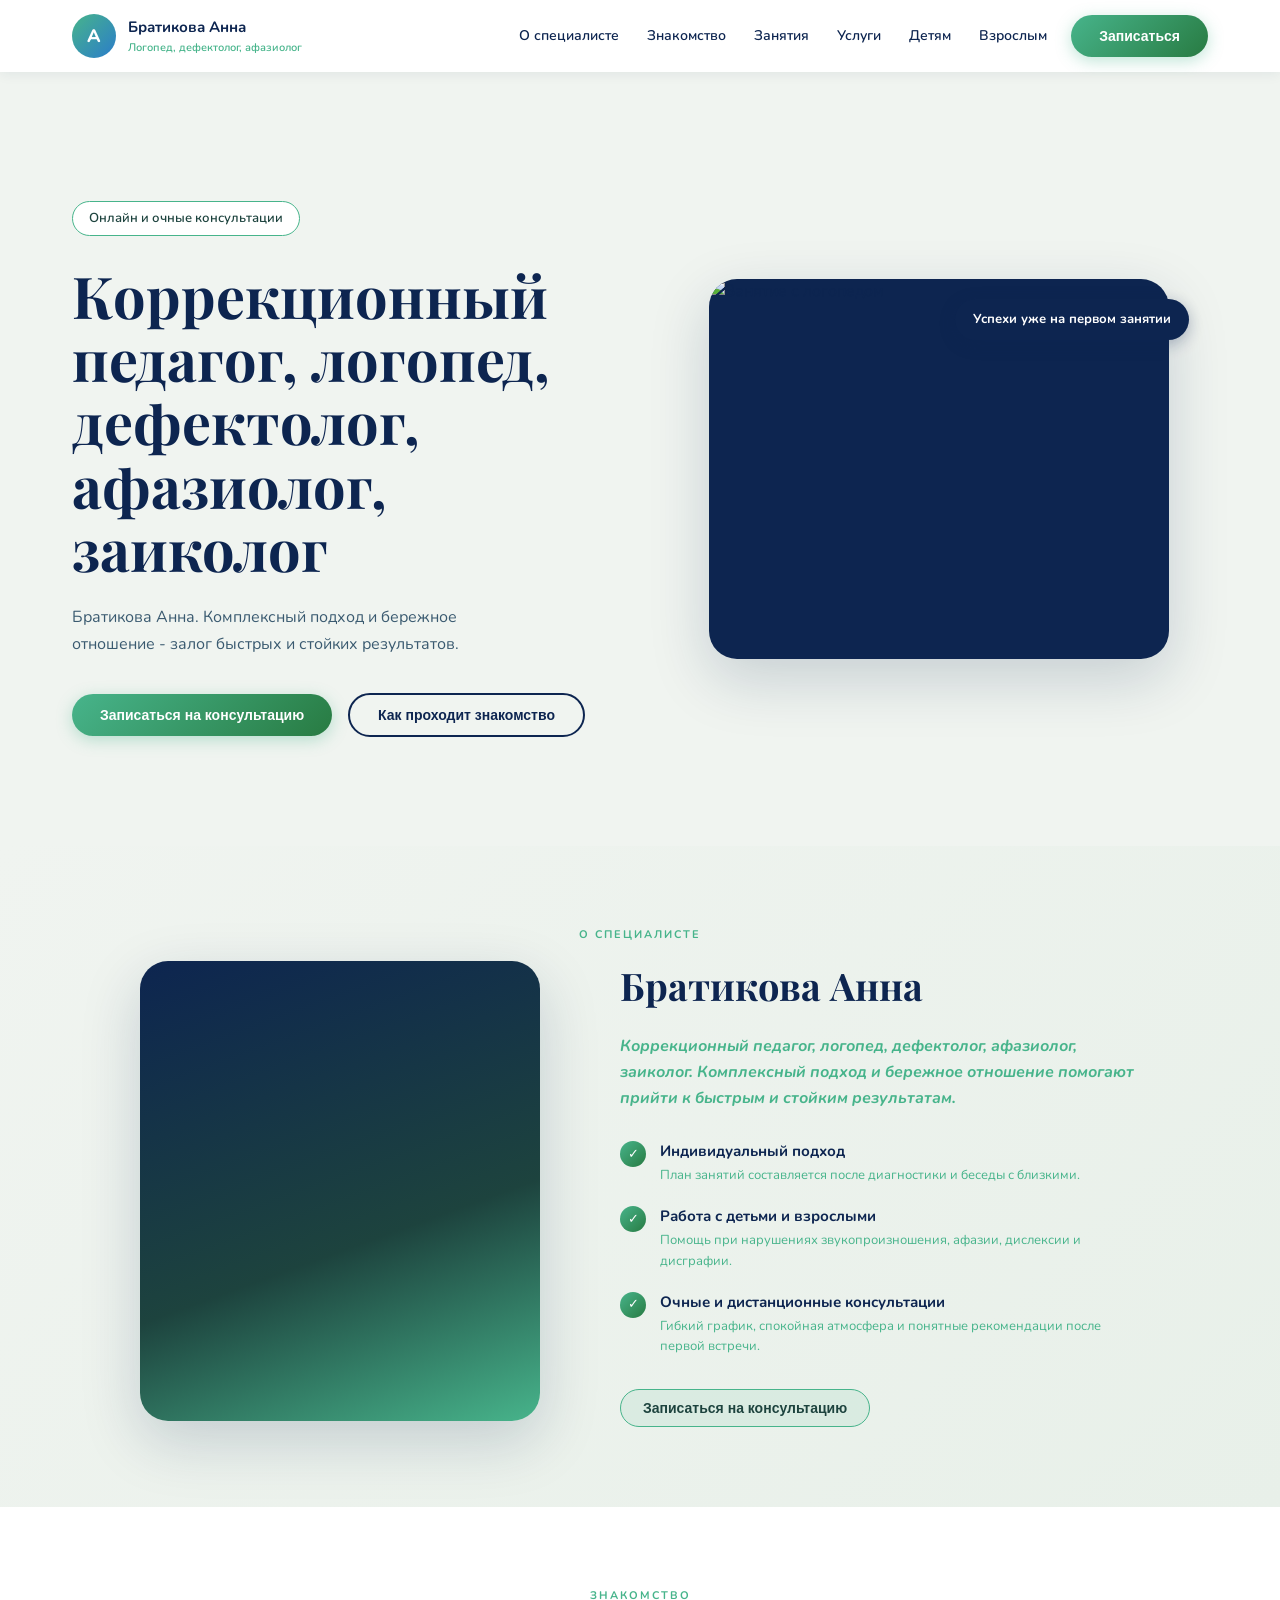
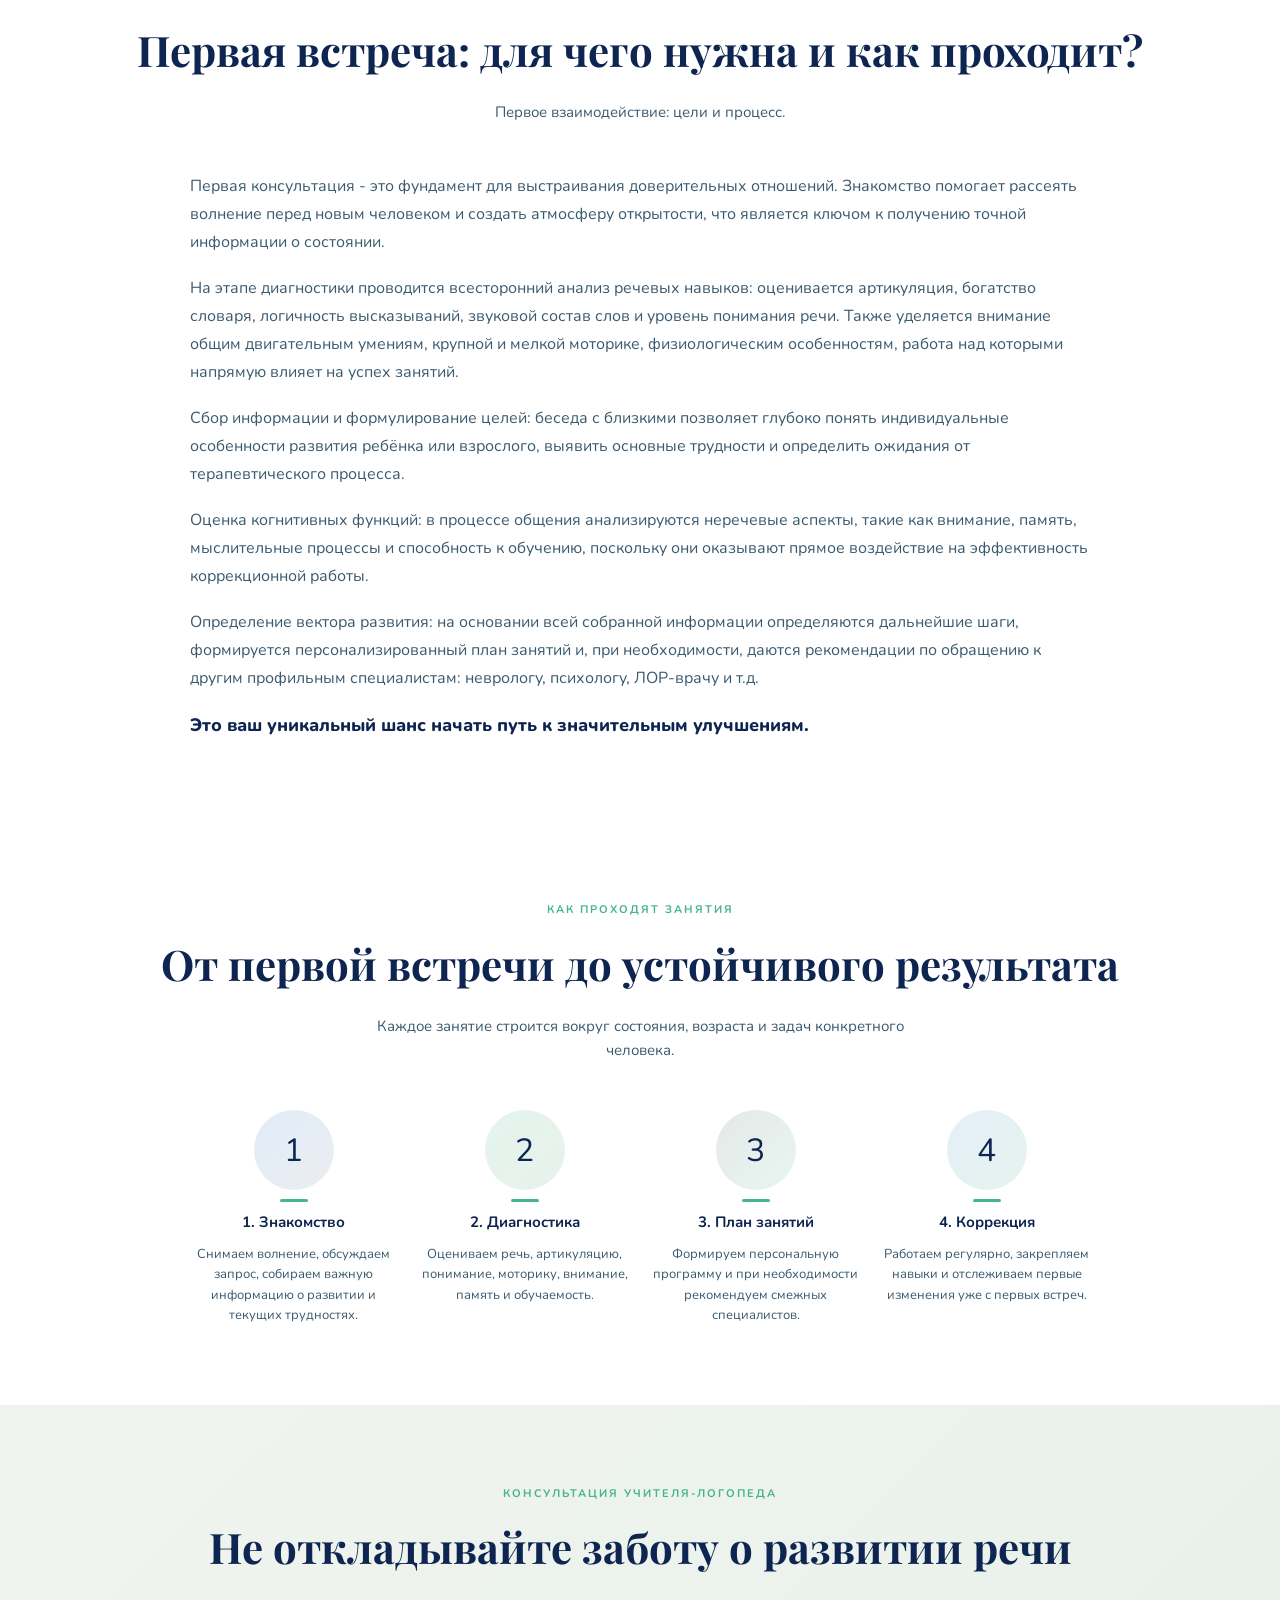
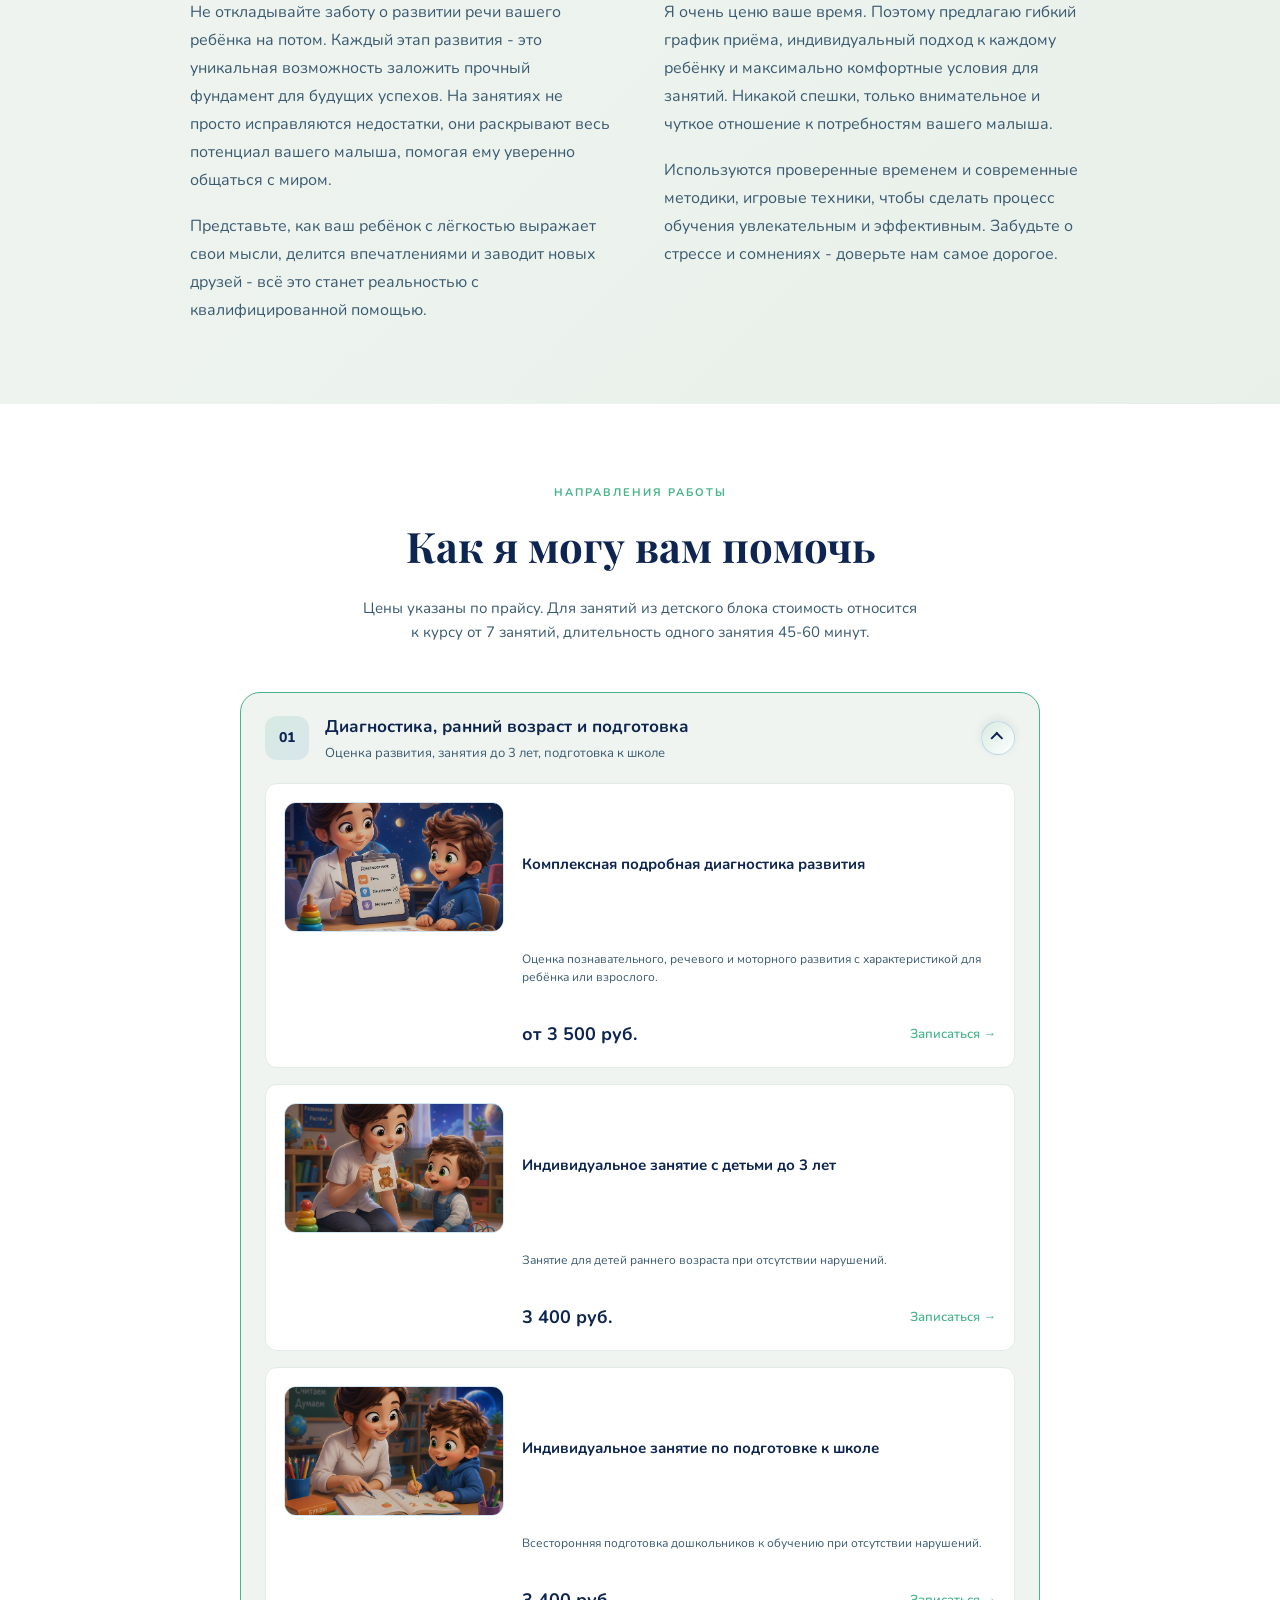
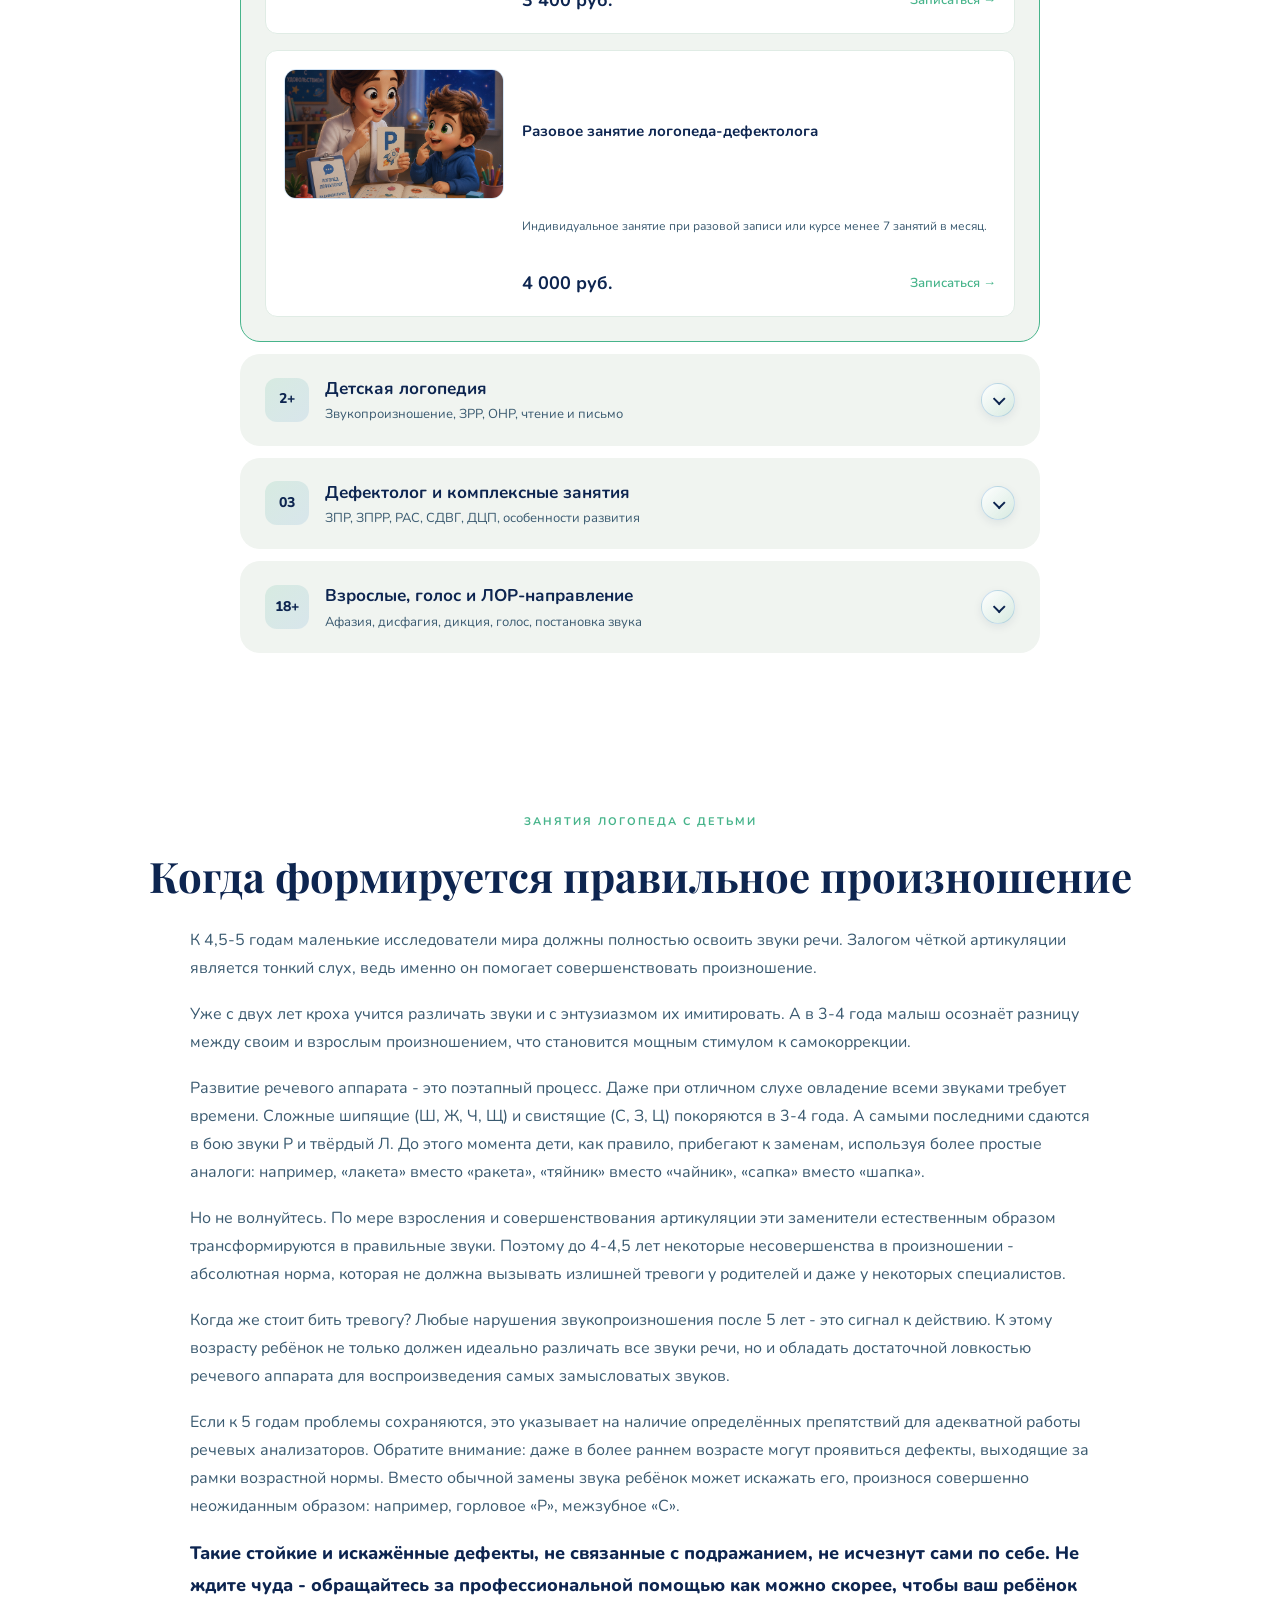
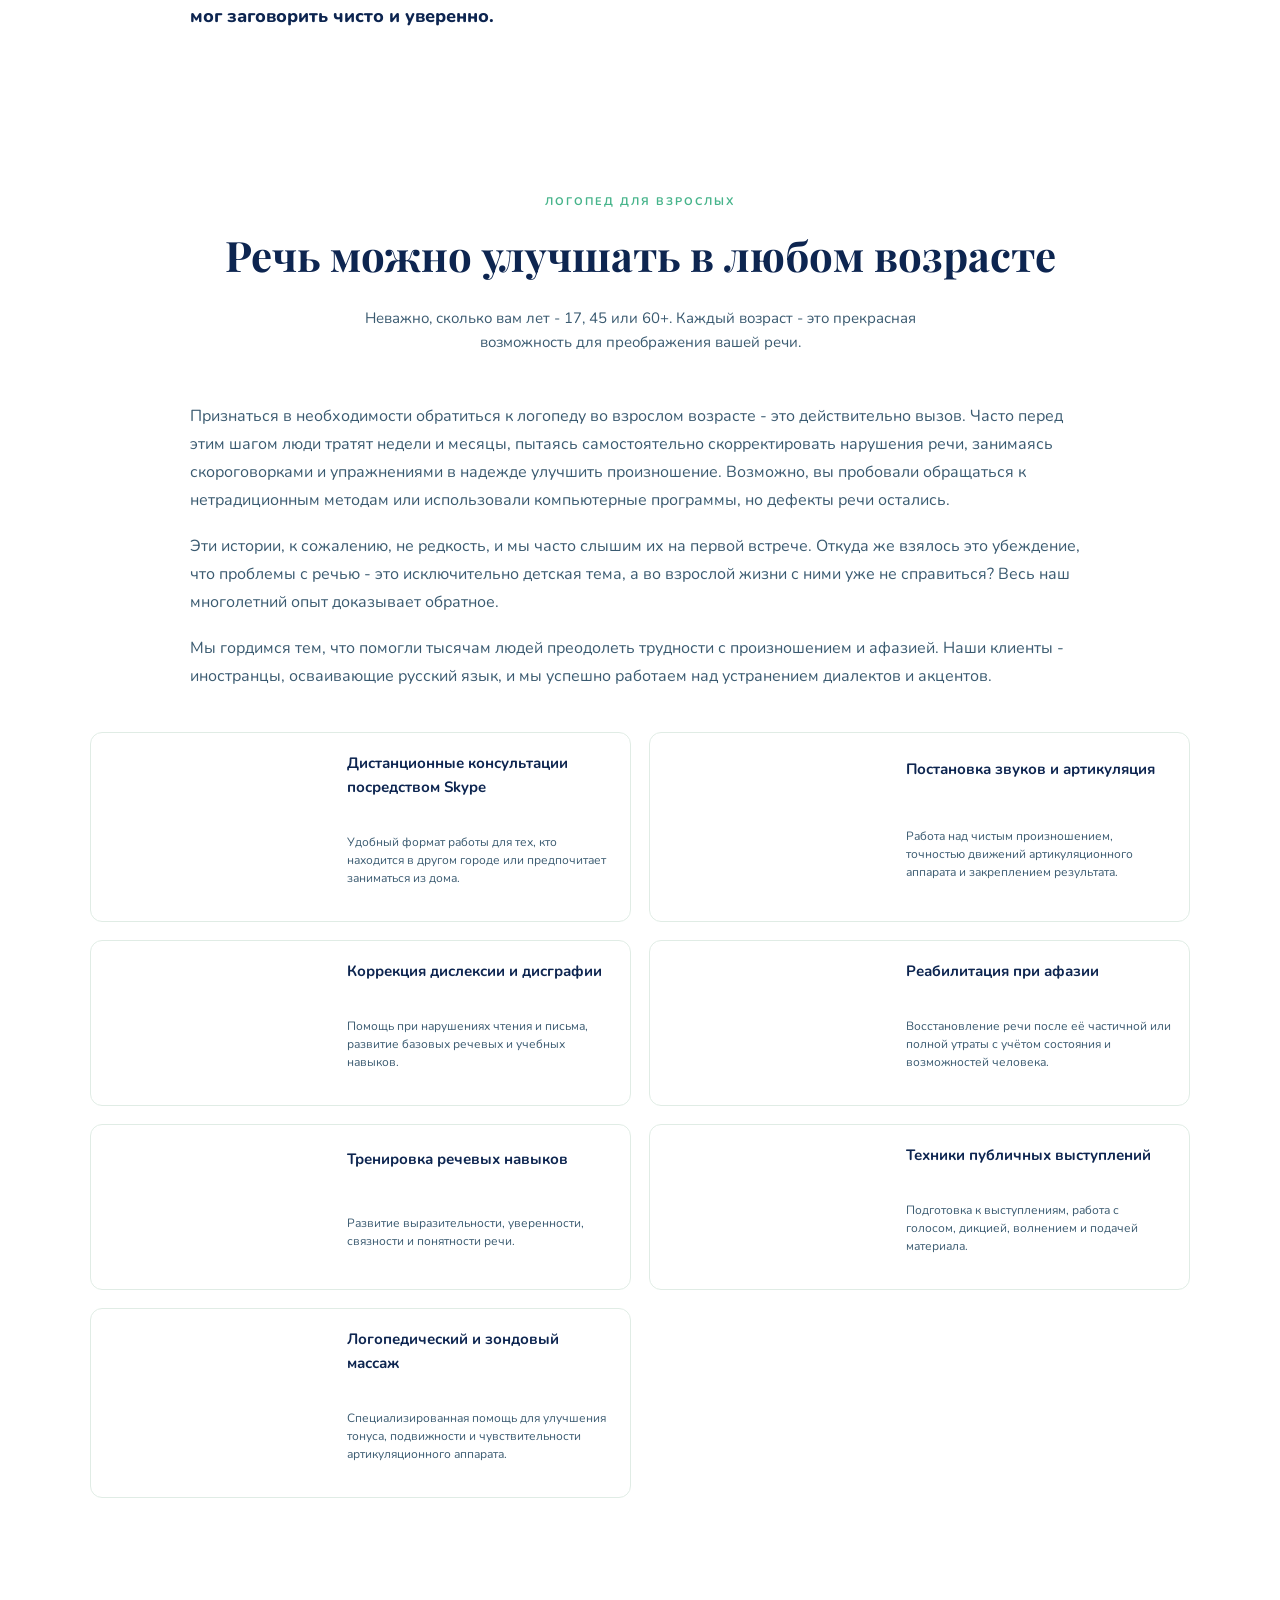
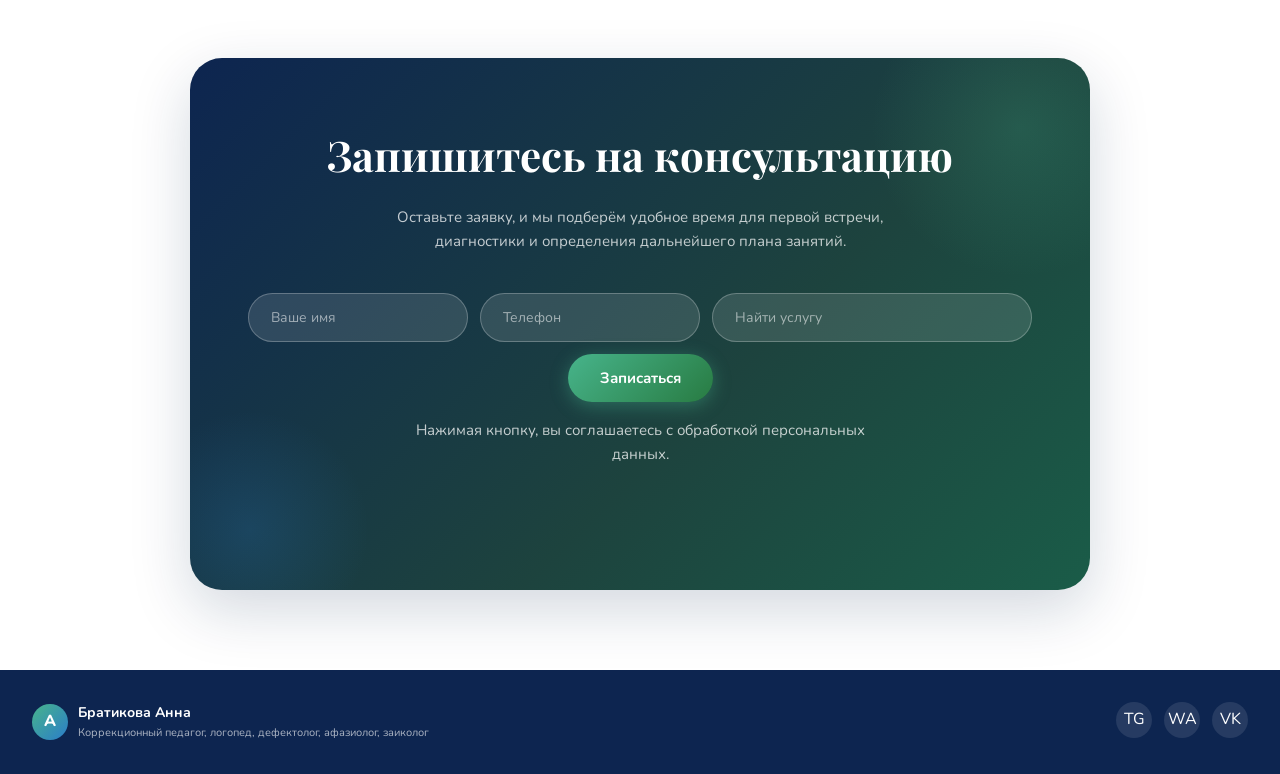
==== my-site/index.html @ 9469964e "add site" ====
<!DOCTYPE html>
<html lang="ru">
<head>
  <meta charset="UTF-8">
  <meta name="viewport" content="width=device-width, initial-scale=1.0">
  <title>Братикова Анна - коррекционный педагог, логопед, дефектолог</title>
  <link rel="stylesheet" href="css/style.css">
  <link href="https://fonts.googleapis.com/css2?family=Playfair+Display:wght@700;800&family=Nunito:wght@400;500;600;700&display=swap" rel="stylesheet">
</head>
<body>

  <nav id="navbar">
    <div class="nav-inner">
      <a class="logo" href="#home" aria-label="На главную">
        <div class="logo-icon">А</div>
        <div class="logo-text">
          <div class="name">Братикова Анна</div>
          <div class="sub">Логопед, дефектолог, афазиолог</div>
        </div>
      </a>

      <button class="burger" id="burger" aria-label="Меню">
        <span></span><span></span><span></span>
      </button>

      <ul class="nav-links" id="navLinks">
        <li><a href="#about" class="nav-link">О специалисте</a></li>
        <li><a href="#intro" class="nav-link">Знакомство</a></li>
        <li><a href="#process" class="nav-link">Занятия</a></li>
        <li><a href="#services" class="nav-link">Услуги</a></li>
        <li><a href="#children" class="nav-link">Детям</a></li>
        <li><a href="#adults" class="nav-link">Взрослым</a></li>
      </ul>

      <div class="nav-right">
        <button class="btn-primary" onclick="scrollToSection('#cta')">Записаться</button>
      </div>
    </div>
  </nav>

  <section class="hero" id="home">
    <div class="hero-content">
      <div class="hero-badge">Онлайн и очные консультации</div>
      <h1>Коррекционный педагог, логопед, дефектолог, афазиолог, заиколог</h1>
      <p>Братикова Анна. Комплексный подход и бережное отношение - залог быстрых и стойких результатов.</p>
      <div class="hero-btns">
        <button class="btn-primary" onclick="scrollToSection('#cta')">Записаться на консультацию</button>
        <button class="btn-outline" onclick="scrollToSection('#intro')">Как проходит знакомство</button>
      </div>
    </div>
    <div class="hero-image-wrap">
      <div class="hero-image-card hero-photo-card">
        <img src="https://images.unsplash.com/photo-1577896851231-70ef18881754?auto=format&fit=crop&w=1000&q=80" alt="Занятие с логопедом">
        <div class="stat-pill">Успехи уже на первом занятии</div>
      </div>
    </div>
  </section>

  <section class="about" id="about">
    <div class="section-label">О специалисте</div>
    <div class="about-grid">
      <div class="about-photo"></div>
      <div class="about-content">
        <h2 class="about-title">Братикова Анна</h2>
        <p class="tagline">Коррекционный педагог, логопед, дефектолог, афазиолог, заиколог. Комплексный подход и бережное отношение помогают прийти к быстрым и стойким результатам.</p>
        <ul class="cred-list">
          <li>
            <div class="check-circle">✓</div>
            <div>
              <div class="cred-title">Индивидуальный подход</div>
              <div class="cred-sub">План занятий составляется после диагностики и беседы с близкими.</div>
            </div>
          </li>
          <li>
            <div class="check-circle">✓</div>
            <div>
              <div class="cred-title">Работа с детьми и взрослыми</div>
              <div class="cred-sub">Помощь при нарушениях звукопроизношения, афазии, дислексии и дисграфии.</div>
            </div>
          </li>
          <li>
            <div class="check-circle">✓</div>
            <div>
              <div class="cred-title">Очные и дистанционные консультации</div>
              <div class="cred-sub">Гибкий график, спокойная атмосфера и понятные рекомендации после первой встречи.</div>
            </div>
          </li>
        </ul>
        <button class="verified-btn" type="button" onclick="scrollToSection('#cta')">Записаться на консультацию</button>
      </div>
    </div>
  </section>

  <section class="text-section" id="intro">
    <div class="section-label">Знакомство</div>
    <h2 class="section-title">Первая встреча: для чего нужна и как проходит?</h2>
    <p class="section-desc">Первое взаимодействие: цели и процесс.</p>

    <div class="content-block">
      <p>Первая консультация - это фундамент для выстраивания доверительных отношений. Знакомство помогает рассеять волнение перед новым человеком и создать атмосферу открытости, что является ключом к получению точной информации о состоянии.</p>
      <p>На этапе диагностики проводится всесторонний анализ речевых навыков: оценивается артикуляция, богатство словаря, логичность высказываний, звуковой состав слов и уровень понимания речи. Также уделяется внимание общим двигательным умениям, крупной и мелкой моторике, физиологическим особенностям, работа над которыми напрямую влияет на успех занятий.</p>
      <p>Сбор информации и формулирование целей: беседа с близкими позволяет глубоко понять индивидуальные особенности развития ребёнка или взрослого, выявить основные трудности и определить ожидания от терапевтического процесса.</p>
      <p>Оценка когнитивных функций: в процессе общения анализируются неречевые аспекты, такие как внимание, память, мыслительные процессы и способность к обучению, поскольку они оказывают прямое воздействие на эффективность коррекционной работы.</p>
      <p>Определение вектора развития: на основании всей собранной информации определяются дальнейшие шаги, формируется персонализированный план занятий и, при необходимости, даются рекомендации по обращению к другим профильным специалистам: неврологу, психологу, ЛОР-врачу и т.д.</p>
      <p class="lead-text">Это ваш уникальный шанс начать путь к значительным улучшениям.</p>
    </div>
  </section>

  <section class="process" id="process">
    <div class="section-label">Как проходят занятия</div>
    <h2 class="section-title">От первой встречи до устойчивого результата</h2>
    <p class="section-desc">Каждое занятие строится вокруг состояния, возраста и задач конкретного человека.</p>
    <div class="process-steps">
      <div class="process-step">
        <div class="step-icon-wrap s1">1</div>
        <div class="num">1. Знакомство</div>
        <p>Снимаем волнение, обсуждаем запрос, собираем важную информацию о развитии и текущих трудностях.</p>
      </div>
      <div class="process-step">
        <div class="step-icon-wrap s2">2</div>
        <div class="num">2. Диагностика</div>
        <p>Оцениваем речь, артикуляцию, понимание, моторику, внимание, память и обучаемость.</p>
      </div>
      <div class="process-step">
        <div class="step-icon-wrap s3">3</div>
        <div class="num">3. План занятий</div>
        <p>Формируем персональную программу и при необходимости рекомендуем смежных специалистов.</p>
      </div>
      <div class="process-step">
        <div class="step-icon-wrap s4">4</div>
        <div class="num">4. Коррекция</div>
        <p>Работаем регулярно, закрепляем навыки и отслеживаем первые изменения уже с первых встреч.</p>
      </div>
    </div>
  </section>

  <section class="text-section alt" id="consultation">
    <div class="section-label">Консультация учителя-логопеда</div>
    <h2 class="section-title">Не откладывайте заботу о развитии речи</h2>

    <div class="content-block two-column">
      <p>Не откладывайте заботу о развитии речи вашего ребёнка на потом. Каждый этап развития - это уникальная возможность заложить прочный фундамент для будущих успехов. На занятиях не просто исправляются недостатки, они раскрывают весь потенциал вашего малыша, помогая ему уверенно общаться с миром.</p>
      <p>Представьте, как ваш ребёнок с лёгкостью выражает свои мысли, делится впечатлениями и заводит новых друзей - всё это станет реальностью с квалифицированной помощью.</p>
      <p>Я очень ценю ваше время. Поэтому предлагаю гибкий график приёма, индивидуальный подход к каждому ребёнку и максимально комфортные условия для занятий. Никакой спешки, только внимательное и чуткое отношение к потребностям вашего малыша.</p>
      <p>Используются проверенные временем и современные методики, игровые техники, чтобы сделать процесс обучения увлекательным и эффективным. Забудьте о стрессе и сомнениях - доверьте нам самое дорогое.</p>
    </div>
  </section>

  <section class="services" id="services">
    <div class="section-label">Направления работы</div>
    <h2 class="section-title">Как я могу вам помочь</h2>
    <p class="section-desc">Цены указаны по прайсу. Для занятий из детского блока стоимость относится к курсу от 7 занятий, длительность одного занятия 45-60 минут.</p>

    <div class="accordion">
      <div class="accordion-item open" data-acc="acc1">
        <div class="accordion-header">
          <div class="accordion-icon-wrap">01</div>
          <div class="title-wrap">
            <div class="main">Диагностика, ранний возраст и подготовка</div>
            <div class="sub">Оценка развития, занятия до 3 лет, подготовка к школе</div>
          </div>
          <div class="accordion-chevron" aria-hidden="true"></div>
        </div>
        <div class="accordion-body">
          <div class="service-cards">
            <div class="service-card">
              <div class="service-image">
                <img src="images/p01.png" alt="Комплексная диагностика">
              </div>
              <h4>Комплексная подробная диагностика развития</h4>
              <p>Оценка познавательного, речевого и моторного развития с характеристикой для ребёнка или взрослого.</p>
              <div class="price-row">
                <span class="price">от 3 500 руб.</span>
                <span class="book-link" onclick="selectService('Комплексная подробная диагностика развития - от 3 500 руб.')">Записаться →</span>
              </div>
            </div>
            <div class="service-card">
              <div class="service-image">
                <img src="images/p02.png" alt="Ранний возраст">
              </div>
              <h4>Индивидуальное занятие с детьми до 3 лет</h4>
              <p>Занятие для детей раннего возраста при отсутствии нарушений.</p>
              <div class="price-row">
                <span class="price">3 400 руб.</span>
                <span class="book-link" onclick="selectService('Индивидуальное занятие с детьми до 3 лет - 3 400 руб.')">Записаться →</span>
              </div>
            </div>
            <div class="service-card">
              <div class="service-image">
                <img src="images/p03.png" alt="Подготовка к школе">
              </div>
              <h4>Индивидуальное занятие по подготовке к школе</h4>
              <p>Всесторонняя подготовка дошкольников к обучению при отсутствии нарушений.</p>
              <div class="price-row">
                <span class="price">3 400 руб.</span>
                <span class="book-link" onclick="selectService('Индивидуальное занятие по подготовке к школе - 3 400 руб.')">Записаться →</span>
              </div>
            </div>
            <div class="service-card">
              <div class="service-image">
                <img src="images/p04.png" alt="Разовое занятие">
              </div>
              <h4>Разовое занятие логопеда-дефектолога</h4>
              <p>Индивидуальное занятие при разовой записи или курсе менее 7 занятий в месяц.</p>
              <div class="price-row">
                <span class="price">4 000 руб.</span>
                <span class="book-link" onclick="selectService('Разовое занятие логопеда-дефектолога - 4 000 руб.')">Записаться →</span>
              </div>
            </div>
          </div>
        </div>
      </div>

      <div class="accordion-item" data-acc="acc2">
        <div class="accordion-header">
          <div class="accordion-icon-wrap">2+</div>
          <div class="title-wrap">
            <div class="main">Детская логопедия</div>
            <div class="sub">Звукопроизношение, ЗРР, ОНР, чтение и письмо</div>
          </div>
          <div class="accordion-chevron" aria-hidden="true"></div>
        </div>
        <div class="accordion-body">
          <div class="service-cards">
            <div class="service-card">
              <div class="service-image">
                <img src="images/p05.png" alt="Мономорфная дислалия">
              </div>
              <h4>Логопедическое занятие при мономорфной дислалии</h4>
              <p>Коррекция одного нарушенного звука или одной группы звуков.</p>
              <div class="price-row">
                <span class="price">3 300 руб.</span>
                <span class="book-link" onclick="selectService('Логопедическое занятие при мономорфной дислалии - 3 300 руб.')">Записаться →</span>
              </div>
            </div>
            <div class="service-card">
              <div class="service-image">
                <img src="images/p06.png" alt="Полиморфная дислалия">
              </div>
              <h4>Логопедическое занятие при полиморфной дислалии</h4>
              <p>Работа с несколькими нарушенными звуками или группами звуков.</p>
              <div class="price-row">
                <span class="price">3 300 руб.</span>
                <span class="book-link" onclick="selectService('Логопедическое занятие при полиморфной дислалии - 3 300 руб.')">Записаться →</span>
              </div>
            </div>
            <div class="service-card">
              <div class="service-image">
                <img src="images/p07.png" alt="ФФНР">
              </div>
              <h4>Логопедическое занятие при ФФНР</h4>
              <p>Коррекция фонетико-фонематического недоразвития речи.</p>
              <div class="price-row">
                <span class="price">3 300 руб.</span>
                <span class="book-link" onclick="selectService('Логопедическое занятие при ФФНР - 3 300 руб.')">Записаться →</span>
              </div>
            </div>
            <div class="service-card">
              <div class="service-image">
                <img src="images/p08.png" alt="Ринолалия">
              </div>
              <h4>Логопедическое занятие при ринолалии</h4>
              <p>Работа с особенностями голоса, произношения и резонанса.</p>
              <div class="price-row">
                <span class="price">3 500 руб.</span>
                <span class="book-link" onclick="selectService('Логопедическое занятие при ринолалии - 3 500 руб.')">Записаться →</span>
              </div>
            </div>
            <div class="service-card">
              <div class="service-image">
                <img src="images/p09.png" alt="ЗРР">
              </div>
              <h4>Занятие при темповой задержке речи, ЗРР</h4>
              <p>Запуск и развитие речи при задержке речевого развития.</p>
              <div class="price-row">
                <span class="price">3 500 руб.</span>
                <span class="book-link" onclick="selectService('Занятие при темповой задержке речи, ЗРР - 3 500 руб.')">Записаться →</span>
              </div>
            </div>
            <div class="service-card">
              <div class="service-image">
                <img src="images/p10.png" alt="Алалия">
              </div>
              <h4>Логопедическое занятие при алалии</h4>
              <p>Системная работа над пониманием, запуском и развитием речи.</p>
              <div class="price-row">
                <span class="price">3 600 руб.</span>
                <span class="book-link" onclick="selectService('Логопедическое занятие при алалии - 3 600 руб.')">Записаться →</span>
              </div>
            </div>
            <div class="service-card">
              <div class="service-image">
                <img src="images/p11.png" alt="ОНР I уровня">
              </div>
              <h4>Логопедическое занятие при ОНР I уровня</h4>
              <p>Развитие речевой системы при общем недоразвитии речи I уровня.</p>
              <div class="price-row">
                <span class="price">3 600 руб.</span>
                <span class="book-link" onclick="selectService('Логопедическое занятие при ОНР I уровня - 3 600 руб.')">Записаться →</span>
              </div>
            </div>
            <div class="service-card">
              <div class="service-image">
                <img src="images/p12.png" alt="ОНР II уровня">
              </div>
              <h4>Логопедическое занятие при ОНР II уровня</h4>
              <p>Коррекционная работа при общем недоразвитии речи II уровня.</p>
              <div class="price-row">
                <span class="price">3 500 руб.</span>
                <span class="book-link" onclick="selectService('Логопедическое занятие при ОНР II уровня - 3 500 руб.')">Записаться →</span>
              </div>
            </div>
            <div class="service-card">
              <div class="service-image">
                <img src="images/p13.png" alt="ОНР III уровня">
              </div>
              <h4>Логопедическое занятие при ОНР III уровня</h4>
              <p>Развитие связной речи, словаря, грамматики и звукопроизношения.</p>
              <div class="price-row">
                <span class="price">3 500 руб.</span>
                <span class="book-link" onclick="selectService('Логопедическое занятие при ОНР III уровня - 3 500 руб.')">Записаться →</span>
              </div>
            </div>
            <div class="service-card">
              <div class="service-image">
                <img src="images/p14.png" alt="Дисграфия и дислексия">
              </div>
              <h4>Логопедическое занятие при дисграфии, дислексии</h4>
              <p>Коррекция трудностей письма и чтения.</p>
              <div class="price-row">
                <span class="price">3 600 руб.</span>
                <span class="book-link" onclick="selectService('Логопедическое занятие при дисграфии, дислексии - 3 600 руб.')">Записаться →</span>
              </div>
            </div>
          </div>
        </div>
      </div>

      <div class="accordion-item" data-acc="acc3">
        <div class="accordion-header">
          <div class="accordion-icon-wrap">03</div>
          <div class="title-wrap">
            <div class="main">Дефектолог и комплексные занятия</div>
            <div class="sub">ЗПР, ЗПРР, РАС, СДВГ, ДЦП, особенности развития</div>
          </div>
          <div class="accordion-chevron" aria-hidden="true"></div>
        </div>
        <div class="accordion-body">
          <div class="service-cards">
            <div class="service-card">
              <div class="service-image">
                <img src="images/p15.png" alt="Дефектолог">
              </div>
              <h4>Занятие с дефектологом</h4>
              <p>Развитие познавательных функций, учебных навыков и базовых предпосылок обучения.</p>
              <div class="price-row">
                <span class="price">3 600 руб.</span>
                <span class="book-link" onclick="selectService('Занятие с дефектологом - 3 600 руб.')">Записаться →</span>
              </div>
            </div>
            <div class="service-card">
              <div class="service-image">
                <img src="images/p16.png" alt="ЗПР">
              </div>
              <h4>Комбинированное занятие при ЗПР</h4>
              <p>Формат логопед + дефектолог для детей с задержкой психического развития.</p>
              <div class="price-row">
                <span class="price">3 600 руб.</span>
                <span class="book-link" onclick="selectService('Комбинированное занятие при ЗПР - 3 600 руб.')">Записаться →</span>
              </div>
            </div>
            <div class="service-card">
              <div class="service-image">
                <img src="images/p17.png" alt="ЗПРР">
              </div>
              <h4>Комбинированное занятие при ЗПРР</h4>
              <p>Логопедическая и дефектологическая помощь при задержке психоречевого развития.</p>
              <div class="price-row">
                <span class="price">3 500 руб.</span>
                <span class="book-link" onclick="selectService('Комбинированное занятие при ЗПРР - 3 500 руб.')">Записаться →</span>
              </div>
            </div>
            <div class="service-card">
              <div class="service-image">
                <img src="images/p18.png" alt="Эмоционально-волевая сфера">
              </div>
              <h4>Комбинированное занятие при особенностях эмоционально-волевой сферы</h4>
              <p>Поддержка речи, поведения, внимания и включения в занятие.</p>
              <div class="price-row">
                <span class="price">3 700 руб.</span>
                <span class="book-link" onclick="selectService('Комбинированное занятие при особенностях эмоционально-волевой сферы - 3 700 руб.')">Записаться →</span>
              </div>
            </div>
            <div class="service-card">
              <div class="service-image">
                <img src="images/p19.png" alt="СДВГ">
              </div>
              <h4>Комбинированное занятие при гиперактивности, СДВГ</h4>
              <p>Коррекционная работа с учётом трудностей внимания и саморегуляции.</p>
              <div class="price-row">
                <span class="price">3 700 руб.</span>
                <span class="book-link" onclick="selectService('Комбинированное занятие при гиперактивности, СДВГ - 3 700 руб.')">Записаться →</span>
              </div>
            </div>
            <div class="service-card">
              <div class="service-image">
                <img src="images/p20.png" alt="РАС">
              </div>
              <h4>Комбинированное занятие при РДА, РАС и аутическом типе развития</h4>
              <p>Помощь при РДА, РАС, аутическом типе развития и атипичном аутизме.</p>
              <div class="price-row">
                <span class="price">3 700 руб.</span>
                <span class="book-link" onclick="selectService('Комбинированное занятие при РДА, РАС и аутическом типе развития - 3 700 руб.')">Записаться →</span>
              </div>
            </div>
            <div class="service-card">
              <div class="service-image">
                <img src="images/p21.png" alt="ДЦП и синдромы">
              </div>
              <h4>Комбинированное занятие при ДЦП, синдроме Дауна, генетических синдромах</h4>
              <p>Индивидуальная коррекционная работа с учётом моторных и когнитивных особенностей.</p>
              <div class="price-row">
                <span class="price">3 700 руб.</span>
                <span class="book-link" onclick="selectService('Комбинированное занятие при ДЦП, синдроме Дауна, генетических синдромах - 3 700 руб.')">Записаться →</span>
              </div>
            </div>
            <div class="service-card">
              <div class="service-image">
                <img src="images/p22.png" alt="УО">
              </div>
              <h4>Комбинированное занятие при УО</h4>
              <p>Логопедическая и дефектологическая поддержка при умственной отсталости.</p>
              <div class="price-row">
                <span class="price">3 700 руб.</span>
                <span class="book-link" onclick="selectService('Комбинированное занятие при УО - 3 700 руб.')">Записаться →</span>
              </div>
            </div>
            <div class="service-card">
              <div class="service-image">
                <img src="images/p23.png" alt="Логопедический массаж">
              </div>
              <h4>Логопедический массаж, 30 минут</h4>
              <p>Работа с тонусом, подвижностью и чувствительностью артикуляционного аппарата.</p>
              <div class="price-row">
                <span class="price">3 000 руб.</span>
                <span class="book-link" onclick="selectService('Логопедический массаж, 30 минут - 3 000 руб.')">Записаться →</span>
              </div>
            </div>
          </div>
        </div>
      </div>

      <div class="accordion-item" data-acc="acc4">
        <div class="accordion-header">
          <div class="accordion-icon-wrap">18+</div>
          <div class="title-wrap">
            <div class="main">Взрослые, голос и ЛОР-направление</div>
            <div class="sub">Афазия, дисфагия, дикция, голос, постановка звука</div>
          </div>
          <div class="accordion-chevron" aria-hidden="true"></div>
        </div>
        <div class="accordion-body">
          <div class="service-cards">
            <div class="service-card">
              <div class="service-image">
                <img src="images/p24.png" alt="Афазия и дисфагия">
              </div>
              <h4>Афазия, дисфагия</h4>
              <p>Занятие длительностью от 40 до 90 минут для взрослых после инсульта или черепно-мозговой травмы.</p>
              <div class="price-row">
                <span class="price">от 3 000 руб.</span>
                <span class="book-link" onclick="selectService('Афазия, дисфагия - от 3 000 руб.')">Записаться →</span>
              </div>
            </div>
            <div class="service-card">
              <div class="service-image">
                <img src="images/p25.png" alt="Постановка голоса">
              </div>
              <h4>Постановка голоса, дикция и техника речи</h4>
              <p>Снятие зажимов, логопедический массаж, дыхательная и артикуляционная гимнастика, голосовые упражнения.</p>
              <div class="price-row">
                <span class="price">3 500 руб.</span>
                <span class="book-link" onclick="selectService('Постановка голоса, дикция и техника речи - 3 500 руб.')">Записаться →</span>
              </div>
            </div>
            <div class="service-card">
              <div class="service-image">
                <img src="images/p26.png" alt="ЛОР-направление">
              </div>
              <h4>При нарушении функции ЛОР-органов</h4>
              <p>Развитие нёбно-глоточного смыкания, коррекция гипотонии, дыхательная гимнастика, артикуляционная гимнастика, голосовые резонаторы.</p>
              <div class="price-row">
                <span class="price">4 000 руб.</span>
                <span class="book-link" onclick="selectService('При нарушении функции ЛОР-органов - 4 000 руб.')">Записаться →</span>
              </div>
            </div>
            <div class="service-card">
              <div class="service-image">
                <img src="images/p27.png" alt="Постановка звука">
              </div>
              <h4>Постановка и автоматизация звука</h4>
              <p>Постановка звука и закрепление правильного произношения в речи.</p>
              <div class="price-row">
                <span class="price">3 000 руб.</span>
                <span class="book-link" onclick="selectService('Постановка и автоматизация звука - 3 000 руб.')">Записаться →</span>
              </div>
            </div>
          </div>
        </div>
      </div>
    </div>
  </section>

  <section class="text-section" id="children">
    <div class="section-label">Занятия логопеда с детьми</div>
    <h2 class="section-title">Когда формируется правильное произношение</h2>

    <div class="content-block">
      <p>К 4,5-5 годам маленькие исследователи мира должны полностью освоить звуки речи. Залогом чёткой артикуляции является тонкий слух, ведь именно он помогает совершенствовать произношение.</p>
      <p>Уже с двух лет кроха учится различать звуки и с энтузиазмом их имитировать. А в 3-4 года малыш осознаёт разницу между своим и взрослым произношением, что становится мощным стимулом к самокоррекции.</p>
      <p>Развитие речевого аппарата - это поэтапный процесс. Даже при отличном слухе овладение всеми звуками требует времени. Сложные шипящие (Ш, Ж, Ч, Щ) и свистящие (С, З, Ц) покоряются в 3-4 года. А самыми последними сдаются в бою звуки Р и твёрдый Л. До этого момента дети, как правило, прибегают к заменам, используя более простые аналоги: например, «лакета» вместо «ракета», «тяйник» вместо «чайник», «сапка» вместо «шапка».</p>
      <p>Но не волнуйтесь. По мере взросления и совершенствования артикуляции эти заменители естественным образом трансформируются в правильные звуки. Поэтому до 4-4,5 лет некоторые несовершенства в произношении - абсолютная норма, которая не должна вызывать излишней тревоги у родителей и даже у некоторых специалистов.</p>
      <p>Когда же стоит бить тревогу? Любые нарушения звукопроизношения после 5 лет - это сигнал к действию. К этому возрасту ребёнок не только должен идеально различать все звуки речи, но и обладать достаточной ловкостью речевого аппарата для воспроизведения самых замысловатых звуков.</p>
      <p>Если к 5 годам проблемы сохраняются, это указывает на наличие определённых препятствий для адекватной работы речевых анализаторов. Обратите внимание: даже в более раннем возрасте могут проявиться дефекты, выходящие за рамки возрастной нормы. Вместо обычной замены звука ребёнок может искажать его, произнося совершенно неожиданным образом: например, горловое «Р», межзубное «С».</p>
      <p class="lead-text">Такие стойкие и искажённые дефекты, не связанные с подражанием, не исчезнут сами по себе. Не ждите чуда - обращайтесь за профессиональной помощью как можно скорее, чтобы ваш ребёнок мог заговорить чисто и уверенно.</p>
    </div>
  </section>

  <section class="services" id="adults">
    <div class="section-label">Логопед для взрослых</div>
    <h2 class="section-title">Речь можно улучшать в любом возрасте</h2>
    <p class="section-desc">Неважно, сколько вам лет - 17, 45 или 60+. Каждый возраст - это прекрасная возможность для преображения вашей речи.</p>

    <div class="content-block">
      <p>Признаться в необходимости обратиться к логопеду во взрослом возрасте - это действительно вызов. Часто перед этим шагом люди тратят недели и месяцы, пытаясь самостоятельно скорректировать нарушения речи, занимаясь скороговорками и упражнениями в надежде улучшить произношение. Возможно, вы пробовали обращаться к нетрадиционным методам или использовали компьютерные программы, но дефекты речи остались.</p>
      <p>Эти истории, к сожалению, не редкость, и мы часто слышим их на первой встрече. Откуда же взялось это убеждение, что проблемы с речью - это исключительно детская тема, а во взрослой жизни с ними уже не справиться? Весь наш многолетний опыт доказывает обратное.</p>
      <p>Мы гордимся тем, что помогли тысячам людей преодолеть трудности с произношением и афазией. Наши клиенты - иностранцы, осваивающие русский язык, и мы успешно работаем над устранением диалектов и акцентов.</p>
    </div>

    <div class="service-list">
      <article class="service-card simple-card">
        <h4>Дистанционные консультации посредством Skype</h4>
        <p>Удобный формат работы для тех, кто находится в другом городе или предпочитает заниматься из дома.</p>
      </article>
      <article class="service-card simple-card">
        <h4>Постановка звуков и артикуляция</h4>
        <p>Работа над чистым произношением, точностью движений артикуляционного аппарата и закреплением результата.</p>
      </article>
      <article class="service-card simple-card">
        <h4>Коррекция дислексии и дисграфии</h4>
        <p>Помощь при нарушениях чтения и письма, развитие базовых речевых и учебных навыков.</p>
      </article>
      <article class="service-card simple-card">
        <h4>Реабилитация при афазии</h4>
        <p>Восстановление речи после её частичной или полной утраты с учётом состояния и возможностей человека.</p>
      </article>
      <article class="service-card simple-card">
        <h4>Тренировка речевых навыков</h4>
        <p>Развитие выразительности, уверенности, связности и понятности речи.</p>
      </article>
      <article class="service-card simple-card">
        <h4>Техники публичных выступлений</h4>
        <p>Подготовка к выступлениям, работа с голосом, дикцией, волнением и подачей материала.</p>
      </article>
      <article class="service-card simple-card">
        <h4>Логопедический и зондовый массаж</h4>
        <p>Специализированная помощь для улучшения тонуса, подвижности и чувствительности артикуляционного аппарата.</p>
      </article>
    </div>
  </section>

  <section class="cta-section" id="cta">
    <div class="cta-card">
      <h2>Запишитесь на консультацию</h2>
      <p>Оставьте заявку, и мы подберём удобное время для первой встречи, диагностики и определения дальнейшего плана занятий.</p>
      <form class="cta-form" id="ctaForm" novalidate>
        <input type="text" id="nameInput" placeholder="Ваше имя" autocomplete="name" required>
        <input type="tel" id="phoneInput" placeholder="Телефон" autocomplete="tel" required>
        <div class="service-picker" id="servicePicker">
          <input type="text" id="serviceSearch" placeholder="Найти услугу" autocomplete="off" aria-label="Поиск услуги">
          <input type="hidden" id="service" required>
          <div class="service-dropdown" id="serviceDropdown">
            <button type="button" class="service-option" data-value="Комплексная подробная диагностика развития - от 3 500 руб.">Комплексная подробная диагностика развития <span>от 3 500 руб.</span></button>
            <button type="button" class="service-option" data-value="Индивидуальное занятие с детьми до 3 лет - 3 400 руб.">Индивидуальное занятие с детьми до 3 лет <span>3 400 руб.</span></button>
            <button type="button" class="service-option" data-value="Индивидуальное занятие по подготовке к школе - 3 400 руб.">Индивидуальное занятие по подготовке к школе <span>3 400 руб.</span></button>
            <button type="button" class="service-option" data-value="Разовое занятие логопеда-дефектолога - 4 000 руб.">Разовое занятие логопеда-дефектолога <span>4 000 руб.</span></button>
            <button type="button" class="service-option" data-value="Логопедическое занятие при мономорфной дислалии - 3 300 руб.">Логопедическое занятие при мономорфной дислалии <span>3 300 руб.</span></button>
            <button type="button" class="service-option" data-value="Логопедическое занятие при полиморфной дислалии - 3 300 руб.">Логопедическое занятие при полиморфной дислалии <span>3 300 руб.</span></button>
            <button type="button" class="service-option" data-value="Логопедическое занятие при ФФНР - 3 300 руб.">Логопедическое занятие при ФФНР <span>3 300 руб.</span></button>
            <button type="button" class="service-option" data-value="Логопедическое занятие при ринолалии - 3 500 руб.">Логопедическое занятие при ринолалии <span>3 500 руб.</span></button>
            <button type="button" class="service-option" data-value="Занятие при темповой задержке речи, ЗРР - 3 500 руб.">Занятие при темповой задержке речи, ЗРР <span>3 500 руб.</span></button>
            <button type="button" class="service-option" data-value="Логопедическое занятие при алалии - 3 600 руб.">Логопедическое занятие при алалии <span>3 600 руб.</span></button>
            <button type="button" class="service-option" data-value="Логопедическое занятие при ОНР I уровня - 3 600 руб.">Логопедическое занятие при ОНР I уровня <span>3 600 руб.</span></button>
            <button type="button" class="service-option" data-value="Логопедическое занятие при ОНР II уровня - 3 500 руб.">Логопедическое занятие при ОНР II уровня <span>3 500 руб.</span></button>
            <button type="button" class="service-option" data-value="Логопедическое занятие при ОНР III уровня - 3 500 руб.">Логопедическое занятие при ОНР III уровня <span>3 500 руб.</span></button>
            <button type="button" class="service-option" data-value="Логопедическое занятие при дисграфии, дислексии - 3 600 руб.">Логопедическое занятие при дисграфии, дислексии <span>3 600 руб.</span></button>
            <button type="button" class="service-option" data-value="Занятие с дефектологом - 3 600 руб.">Занятие с дефектологом <span>3 600 руб.</span></button>
            <button type="button" class="service-option" data-value="Комбинированное занятие при ЗПР - 3 600 руб.">Комбинированное занятие при ЗПР <span>3 600 руб.</span></button>
            <button type="button" class="service-option" data-value="Комбинированное занятие при ЗПРР - 3 500 руб.">Комбинированное занятие при ЗПРР <span>3 500 руб.</span></button>
            <button type="button" class="service-option" data-value="Комбинированное занятие при особенностях эмоционально-волевой сферы - 3 700 руб.">Комбинированное занятие при особенностях эмоционально-волевой сферы <span>3 700 руб.</span></button>
            <button type="button" class="service-option" data-value="Комбинированное занятие при гиперактивности, СДВГ - 3 700 руб.">Комбинированное занятие при гиперактивности, СДВГ <span>3 700 руб.</span></button>
            <button type="button" class="service-option" data-value="Комбинированное занятие при РДА, РАС и аутическом типе развития - 3 700 руб.">Комбинированное занятие при РДА, РАС и аутическом типе развития <span>3 700 руб.</span></button>
            <button type="button" class="service-option" data-value="Комбинированное занятие при ДЦП, синдроме Дауна, генетических синдромах - 3 700 руб.">Комбинированное занятие при ДЦП, синдроме Дауна, генетических синдромах <span>3 700 руб.</span></button>
            <button type="button" class="service-option" data-value="Комбинированное занятие при УО - 3 700 руб.">Комбинированное занятие при УО <span>3 700 руб.</span></button>
            <button type="button" class="service-option" data-value="Логопедический массаж, 30 минут - 3 000 руб.">Логопедический массаж, 30 минут <span>3 000 руб.</span></button>
            <button type="button" class="service-option" data-value="Афазия, дисфагия - от 3 000 руб.">Афазия, дисфагия <span>от 3 000 руб.</span></button>
            <button type="button" class="service-option" data-value="Постановка голоса, дикция и техника речи - 3 500 руб.">Постановка голоса, дикция и техника речи <span>3 500 руб.</span></button>
            <button type="button" class="service-option" data-value="При нарушении функции ЛОР-органов - 4 000 руб.">При нарушении функции ЛОР-органов <span>4 000 руб.</span></button>
            <button type="button" class="service-option" data-value="Постановка и автоматизация звука - 3 000 руб.">Постановка и автоматизация звука <span>3 000 руб.</span></button>
            <div class="service-empty" id="serviceEmpty">Ничего не найдено</div>
          </div>
        </div>
        <button type="submit" class="btn-cta">Записаться</button>
      </form>
      <p class="cta-consent">Нажимая кнопку, вы соглашаетесь с обработкой персональных данных.</p>
      <div class="form-message" id="formMessage"></div>
    </div>
  </section>

  <footer>
    <div class="footer-logo">
      <div class="logo-icon footer-logo-icon">А</div>
      <div>
        <div class="footer-name">Братикова Анна</div>
        <div class="footer-sub">Коррекционный педагог, логопед, дефектолог, афазиолог, заиколог</div>
      </div>
    </div>
    <div class="footer-socials">
      <a href="#" aria-label="Telegram">TG</a>
      <a href="#" aria-label="WhatsApp">WA</a>
      <a href="#" aria-label="ВКонтакте">VK</a>
    </div>
  </footer>

  <script src="main.js"></script>
</body>
</html>
---- my-site/css/style.css ----
/* Variables */
:root {
  --navy:      #0D2550;
  --blue:      #2B7DCA;
  --forest:    #287B42;
  --dark-teal: #1D433E;
  --mint:      #47B48B;
  --bg:        #f0f4f0;
  --bg-light:  #e8f0e9;
  --white:     #ffffff;
  --text:      #0D2550;
  --text-muted:#3a5a70;
  --shadow-sm: 0 2px 12px rgba(13,37,80,0.07);
  --shadow-md: 0 8px 28px rgba(13,37,80,0.11);
  --shadow-lg: 0 20px 60px rgba(13,37,80,0.18);
  --radius-sm: 12px;
  --radius-md: 20px;
  --radius-lg: 28px;
  --transition: .2s ease;
}

/* Reset and base */
*, *::before, *::after { margin: 0; padding: 0; box-sizing: border-box; }
html { scroll-behavior: smooth; }

body {
  font-family: 'Nunito', sans-serif;
  background: var(--bg);
  color: var(--text);
  overflow-x: hidden;
  line-height: 1.6;
}

img { max-width: 100%; }
a { color: inherit; }

/* Buttons */
.btn-primary {
  background: linear-gradient(135deg, var(--mint), var(--forest));
  color: white;
  border: none;
  padding: 13px 28px;
  border-radius: 50px;
  font-weight: 700;
  font-size: 14px;
  cursor: pointer;
  transition: transform var(--transition), box-shadow var(--transition);
  box-shadow: 0 4px 16px rgba(71,180,139,0.35);
  white-space: nowrap;
}
.btn-primary:hover { transform: translateY(-2px); box-shadow: 0 6px 22px rgba(71,180,139,0.45); }

.btn-outline {
  background: transparent;
  color: var(--navy);
  border: 2px solid var(--navy);
  padding: 12px 28px;
  border-radius: 50px;
  font-weight: 700;
  font-size: 14px;
  cursor: pointer;
  transition: background var(--transition), color var(--transition);
  white-space: nowrap;
}
.btn-outline:hover { background: var(--navy); color: white; }

/* Navbar */
#navbar {
  background: var(--white);
  position: sticky;
  top: 0;
  z-index: 1000;
  box-shadow: var(--shadow-sm);
}
.nav-inner {
  max-width: 1200px;
  margin: 0 auto;
  padding: 14px 32px;
  display: flex;
  align-items: center;
  gap: 24px;
}

.logo {
  display: flex;
  align-items: center;
  gap: 12px;
  flex-shrink: 0;
  text-decoration: none;
}
.logo-icon {
  width: 44px; height: 44px;
  background: linear-gradient(135deg, var(--mint), var(--blue));
  border-radius: 50%;
  display: flex; align-items: center; justify-content: center;
  font-size: 18px;
  font-weight: 800;
  color: white;
}
.logo-text .name { font-weight: 700; font-size: 15px; color: var(--navy); }
.logo-text .sub  { font-size: 11px; color: var(--mint); font-weight: 600; }

.nav-links {
  display: flex;
  gap: 28px;
  list-style: none;
  margin-left: auto;
}
.nav-links a {
  text-decoration: none;
  color: var(--navy);
  font-weight: 600;
  font-size: 14px;
  transition: color var(--transition);
}
.nav-links a:hover { color: var(--mint); }

.nav-right {
  display: flex;
  align-items: center;
  gap: 16px;
  flex-shrink: 0;
}
.badge-link {
  display: flex;
  align-items: center;
  gap: 6px;
  color: var(--blue);
  font-size: 13px;
  font-weight: 600;
  text-decoration: none;
  white-space: nowrap;
}
.badge-dot {
  width: 18px; height: 18px;
  background: var(--blue);
  border-radius: 50%;
  display: inline-flex; align-items: center; justify-content: center;
  color: white;
  font-size: 10px;
}

/* Burger */
.burger {
  display: none;
  flex-direction: column;
  gap: 5px;
  background: none;
  border: none;
  cursor: pointer;
  padding: 4px;
  margin-left: auto;
  z-index: 1001;
}
.burger span {
  display: block;
  width: 24px; height: 2px;
  background: var(--navy);
  border-radius: 2px;
  transition: transform .3s, opacity .3s;
}
.burger.open span:nth-child(1) { transform: translateY(7px) rotate(45deg); }
.burger.open span:nth-child(2) { opacity: 0; }
.burger.open span:nth-child(3) { transform: translateY(-7px) rotate(-45deg); }

/* Hero */
.hero {
  max-width: 1200px;
  margin: 0 auto;
  padding: 80px 32px 60px;
  display: grid;
  grid-template-columns: 1fr 1fr;
  gap: 60px;
  align-items: center;
  min-height: 86vh;
}

.hero-badge {
  display: inline-flex;
  align-items: center;
  gap: 8px;
  background: white;
  border: 1.5px solid var(--mint);
  color: var(--dark-teal);
  padding: 6px 16px;
  border-radius: 50px;
  font-size: 13px;
  font-weight: 600;
  margin-bottom: 28px;
}
.hero h1 {
  font-family: 'Playfair Display', serif;
  font-size: clamp(36px, 4.5vw, 58px);
  line-height: 1.1;
  color: var(--navy);
  margin-bottom: 8px;
}
.hero h1 .accent { color: var(--mint); }
.hero p {
  color: var(--text-muted);
  font-size: 16px;
  line-height: 1.65;
  margin: 24px 0 36px;
  max-width: 420px;
}
.hero-btns {
  display: flex;
  gap: 16px;
  align-items: center;
  flex-wrap: wrap;
}

.hero-image-wrap {
  display: flex;
  align-items: center;
  justify-content: center;
}
.hero-image-card {
  width: 100%;
  max-width: 460px;
  height: 380px;
  background: linear-gradient(135deg, var(--blue) 0%, var(--dark-teal) 100%);
  border-radius: var(--radius-lg);
  display: flex;
  align-items: center;
  justify-content: center;
  position: relative;
  overflow: visible;
  box-shadow: var(--shadow-lg);
}
.hero-photo-card {
  background: var(--navy);
}
.hero-photo-card img {
  width: 100%;
  height: 100%;
  object-fit: cover;
  display: block;
  border-radius: inherit;
}
.hero-emoji { font-size: 90px; }
.hero-emoji {
  font-size: 32px;
  color: rgba(255,255,255,.9);
  letter-spacing: 3px;
  font-weight: 800;
}
.stat-pill {
  position: absolute;
  top: 20px; right: -20px;
  background: var(--navy);
  color: white;
  border-radius: 50px;
  padding: 10px 18px;
  font-size: 13px;
  font-weight: 700;
  box-shadow: 0 4px 16px rgba(13,37,80,0.3);
  white-space: nowrap;
}
.hero-success-badge {
  position: absolute;
  bottom: -20px; left: -20px;
  background: white;
  border-radius: 16px;
  padding: 14px 18px;
  box-shadow: var(--shadow-md);
  display: flex;
  align-items: center;
  gap: 10px;
  min-width: 200px;
}
.hero-success-badge .check {
  font-size: 12px;
  font-weight: 800;
  color: white;
  background: var(--forest);
  width: 26px;
  height: 26px;
  border-radius: 50%;
  display: inline-flex;
  align-items: center;
  justify-content: center;
}
.hero-success-badge .label { font-weight: 700; font-size: 13px; color: var(--navy); }
.hero-success-badge .sub-text { font-size: 11px; color: var(--text-muted); }

/* Stats bar */
.stats-bar {
  background: var(--navy);
  padding: 20px 32px;
  display: flex;
  align-items: center;
  justify-content: center;
  gap: 40px;
  flex-wrap: wrap;
}
.stat-item { display: flex; align-items: center; gap: 10px; }
.stat-num   { color: var(--mint); font-weight: 800; font-size: 22px; }
.stat-label { color: rgba(255,255,255,0.7); font-size: 13px; }
.stat-divider {
  width: 1px; height: 30px;
  background: rgba(255,255,255,0.15);
}

/* Common sections */
section { padding: 80px 32px; }

.section-label {
  text-align: center;
  font-size: 11px;
  font-weight: 700;
  letter-spacing: 2px;
  text-transform: uppercase;
  color: var(--mint);
  margin-bottom: 12px;
}
.section-title {
  text-align: center;
  font-family: 'Playfair Display', serif;
  font-size: clamp(28px, 4vw, 42px);
  color: var(--navy);
  margin-bottom: 16px;
}
.section-desc {
  text-align: center;
  color: var(--text-muted);
  font-size: 15px;
  line-height: 1.6;
  max-width: 560px;
  margin: 0 auto 48px;
}

.text-section {
  background: var(--white);
}
.text-section.alt {
  background: linear-gradient(135deg, var(--bg), var(--bg-light));
}
.content-block {
  max-width: 900px;
  margin: 0 auto;
  color: var(--text-muted);
  font-size: 16px;
  line-height: 1.75;
}
.content-block p + p {
  margin-top: 18px;
}
.content-block.two-column {
  columns: 2;
  column-gap: 48px;
}
.content-block.two-column p {
  break-inside: avoid;
}
.content-block.two-column p:first-child {
  margin-top: 0;
}
.lead-text {
  color: var(--navy);
  font-weight: 800;
  font-size: 18px;
}
.service-list {
  max-width: 1100px;
  margin: 42px auto 0;
  display: grid;
  grid-template-columns: repeat(2, 1fr);
  gap: 18px;
}
.simple-card {
  display: block;
  padding: 24px;
}
.simple-card h4,
.simple-card p {
  grid-column: auto;
}
.simple-card h4 {
  font-size: 17px;
}
.simple-card p {
  font-size: 14px;
  margin: 10px 0 0;
}

/* Services */
.services { background: var(--white); }

.accordion {
  max-width: 800px;
  margin: 0 auto;
  display: flex;
  flex-direction: column;
  gap: 12px;
}
.accordion-item {
  background: var(--bg);
  border-radius: var(--radius-md);
  overflow: hidden;
  border: 1.5px solid transparent;
  transition: border-color var(--transition);
}
.accordion-item.open { border-color: var(--mint); }

.accordion-header {
  display: flex;
  align-items: center;
  padding: 20px 24px;
  cursor: pointer;
  gap: 16px;
  user-select: none;
  transition: background var(--transition);
}
.accordion-header:hover {
  background: rgba(71,180,139,.06);
}
.accordion-icon-wrap {
  min-width: 44px; height: 44px;
  border-radius: 12px;
  background: linear-gradient(135deg, rgba(71,180,139,.15), rgba(43,125,202,.12));
  display: flex; align-items: center; justify-content: center;
  font-size: 14px;
  font-weight: 800;
  color: var(--navy);
  flex-shrink: 0;
}
.accordion-header .title-wrap .main { font-weight: 700; font-size: 17px; color: var(--navy); }
.accordion-header .title-wrap .sub  { font-size: 13px; color: var(--text-muted); margin-top: 2px; }
.accordion-chevron {
  margin-left: auto;
  width: 34px;
  height: 34px;
  border-radius: 50%;
  border: 1.5px solid rgba(43,125,202,.22);
  background: linear-gradient(135deg, rgba(255,255,255,.95), rgba(71,180,139,.14));
  display: inline-flex;
  align-items: center;
  justify-content: center;
  box-shadow: 0 3px 10px rgba(13,37,80,.08);
  transition: transform .3s ease, background .2s ease, border-color .2s ease, box-shadow .2s ease;
  flex-shrink: 0;
}
.accordion-chevron::before {
  content: '';
  width: 9px;
  height: 9px;
  border-right: 2px solid var(--navy);
  border-bottom: 2px solid var(--navy);
  transform: rotate(45deg) translateY(-1px);
  transition: border-color .2s ease;
}
.accordion-header:hover .accordion-chevron {
  border-color: rgba(71,180,139,.55);
  box-shadow: 0 5px 14px rgba(13,37,80,.14);
}
.accordion-header:hover .accordion-chevron::before {
  border-color: var(--forest);
}
.accordion-item.open .accordion-chevron { transform: rotate(180deg); }

.accordion-body { display: none; padding: 0 24px 24px; }
.accordion-item.open .accordion-body { display: block; }

.service-cards {
  display: grid;
  grid-template-columns: 1fr;
  gap: 16px;
}
.service-card {
  background: white;
  border-radius: var(--radius-sm);
  padding: 18px;
  border: 1.5px solid #e0ece5;
  transition: box-shadow var(--transition), transform var(--transition);
  display: grid;
  grid-template-columns: 220px 1fr;
  gap: 18px;
  align-items: center;
}
.service-card:hover { box-shadow: var(--shadow-md); transform: translateY(-3px); }
.service-image {
  width: 100%;
  height: 130px;
  border-radius: 12px;
  border: 1px solid rgba(43,125,202,.2);
  overflow: hidden;
  position: relative;
}
.service-image::after {
  content: '';
  position: absolute;
  inset: 0;
  background: linear-gradient(135deg, rgba(13,37,80,.2), rgba(29,67,62,.15));
}
.service-image img {
  width: 100%;
  height: 100%;
  object-fit: cover;
  display: block;
  transition: transform .4s ease;
}
.service-card:hover .service-image img {
  transform: scale(1.06);
}
.service-card h4,
.service-card p,
.service-card .price-row {
  grid-column: 2;
}
.service-card h4 { font-size: 15px; font-weight: 700; color: var(--navy); margin-bottom: 6px; }
.service-card p  { font-size: 12px; color: var(--text-muted); line-height: 1.5; margin-bottom: 16px; }
.price-row { display: flex; align-items: center; justify-content: space-between; }
.price      { font-size: 18px; font-weight: 700; color: var(--navy); }
.book-link  { font-size: 13px; color: var(--mint); font-weight: 600; cursor: pointer; }
.book-link:hover { text-decoration: underline; }

/* About */
.about {
  background: linear-gradient(135deg, var(--bg), var(--bg-light));
}
.about-grid {
  display: grid;
  grid-template-columns: 1fr 1.3fr;
  gap: 80px;
  align-items: center;
  max-width: 1000px;
  margin: 0 auto;
}
.about-photo {
  width: 100%;
  aspect-ratio: 3/4;
  max-height: 460px;
  background: linear-gradient(160deg, var(--navy), var(--dark-teal) 60%, var(--mint));
  border-radius: var(--radius-lg);
  display: flex; align-items: center; justify-content: center;
  box-shadow: var(--shadow-lg);
}
.about-title {
  font-family: 'Playfair Display', serif;
  font-size: clamp(26px, 3.5vw, 38px);
  color: var(--navy);
  margin-bottom: 18px;
}
.tagline {
  font-size: 16px;
  color: var(--mint);
  font-weight: 700;
  line-height: 1.6;
  margin-bottom: 28px;
  font-style: italic;
}
.cred-list { list-style: none; display: flex; flex-direction: column; gap: 18px; margin-bottom: 32px; }
.cred-list li { display: flex; gap: 14px; align-items: flex-start; }
.check-circle {
  width: 26px; height: 26px; min-width: 26px;
  background: linear-gradient(135deg, var(--mint), var(--forest));
  border-radius: 50%;
  display: flex; align-items: center; justify-content: center;
  color: white; font-size: 13px;
  margin-top: 2px;
}
.cred-title { font-weight: 700; color: var(--navy); font-size: 15px; }
.cred-sub   { font-size: 13px; color: var(--mint); margin-top: 2px; }
.verified-btn {
  display: inline-flex; align-items: center; gap: 8px;
  background: rgba(71,180,139,.1);
  border: 1.5px solid var(--mint);
  color: var(--dark-teal);
  padding: 10px 22px;
  border-radius: 50px;
  font-weight: 700;
  font-size: 14px;
}

/* Process */
.process { background: var(--white); }
.process-steps {
  display: grid;
  grid-template-columns: repeat(4, 1fr);
  gap: 24px;
  max-width: 900px;
  margin: 0 auto;
}
.process-step { text-align: center; }
.step-icon-wrap {
  width: 80px; height: 80px;
  margin: 0 auto 20px;
  border-radius: 50%;
  display: flex; align-items: center; justify-content: center;
  font-size: 32px;
  position: relative;
}
.step-icon-wrap::after {
  content: '';
  position: absolute; bottom: -12px; left: 50%; transform: translateX(-50%);
  width: 28px; height: 3px;
  background: var(--mint); border-radius: 2px;
}
.s1 { background: linear-gradient(135deg, rgba(43,125,202,.15), rgba(13,37,80,.08)); }
.s2 { background: linear-gradient(135deg, rgba(71,180,139,.15), rgba(40,123,66,.1)); }
.s3 { background: linear-gradient(135deg, rgba(29,67,62,.12), rgba(71,180,139,.12)); }
.s4 { background: linear-gradient(135deg, rgba(43,125,202,.12), rgba(71,180,139,.15)); }
.process-step .num { font-weight: 700; color: var(--navy); font-size: 15px; margin-bottom: 10px; }
.process-step p    { font-size: 13px; color: var(--text-muted); line-height: 1.55; }

/* Reviews */
.reviews { background: var(--bg); }
.reviews-grid {
  display: grid;
  grid-template-columns: repeat(3, 1fr);
  gap: 20px;
  max-width: 1100px;
  margin: 0 auto;
}
.review-card {
  background: white;
  border-radius: var(--radius-md);
  padding: 24px;
  border: 1.5px solid #e0ece5;
  transition: box-shadow var(--transition);
}
.review-card:hover { box-shadow: var(--shadow-md); }
.stars        { color: #f4a261; font-size: 16px; margin-bottom: 14px; letter-spacing: 2px; }
.review-text  { font-size: 14px; color: var(--text-muted); line-height: 1.6; margin-bottom: 20px; font-style: italic; }
.reviewer     { display: flex; align-items: center; gap: 12px; border-top: 1px solid #e8f0e9; padding-top: 16px; }
.reviewer-avatar {
  width: 40px; height: 40px; border-radius: 50%;
  background: linear-gradient(135deg, var(--mint), var(--blue));
  display: flex; align-items: center; justify-content: center;
  color: white; font-weight: 700; font-size: 14px;
  flex-shrink: 0;
}
.r-name { font-weight: 700; font-size: 14px; color: var(--navy); }
.r-role { font-size: 12px; color: var(--mint); }

/* CTA */
.cta-section { background: var(--white); }
.cta-card {
  background: linear-gradient(135deg, var(--navy) 0%, var(--dark-teal) 60%, #1a5c48 100%);
  border-radius: 32px;
  padding: 64px 40px;
  text-align: center;
  position: relative;
  overflow: hidden;
  max-width: 900px;
  margin: 0 auto;
  box-shadow: var(--shadow-lg);
}
.cta-card::before {
  content: '';
  position: absolute; top: -80px; right: -80px;
  width: 300px; height: 300px;
  background: radial-gradient(circle, rgba(71,180,139,.2), transparent 70%);
}
.cta-card::after {
  content: '';
  position: absolute; bottom: -60px; left: -60px;
  width: 240px; height: 240px;
  background: radial-gradient(circle, rgba(43,125,202,.2), transparent 70%);
}
.cta-card h2 {
  font-family: 'Playfair Display', serif;
  font-size: clamp(26px, 4vw, 42px);
  color: white;
  margin-bottom: 16px;
  position: relative; z-index: 1;
}
.cta-card > p {
  color: rgba(255,255,255,.75);
  font-size: 15px; line-height: 1.6;
  margin-bottom: 40px;
  max-width: 500px; margin-left: auto; margin-right: auto;
  position: relative; z-index: 1;
}
.cta-form {
  display: flex;
  gap: 12px;
  justify-content: center;
  flex-wrap: wrap;
  position: relative; z-index: 1;
}
.cta-form input {
  background: rgba(255,255,255,.12);
  border: 1.5px solid rgba(255,255,255,.25);
  color: white;
  padding: 14px 22px;
  border-radius: 50px;
  font-size: 14px;
  font-family: 'Nunito', sans-serif;
  min-width: 180px;
  flex: 1;
  max-width: 220px;
  outline: none;
  transition: border-color var(--transition);
}
.cta-form select {
  background-color: rgba(255,255,255,.12);
  border: 1.5px solid rgba(255,255,255,.25);
  color: white;
  padding: 14px 42px 14px 22px;
  border-radius: 50px;
  font-size: 14px;
  font-family: 'Nunito', sans-serif;
  min-width: 180px;
  flex: 1;
  max-width: 240px;
  outline: none;
  -webkit-appearance: none;
  -moz-appearance: none;
  appearance: none;
  box-shadow: inset 0 0 0 999px rgba(255,255,255,.02);
  backdrop-filter: blur(2px);
  background-image:
    linear-gradient(45deg, transparent 50%, rgba(255,255,255,.8) 50%),
    linear-gradient(135deg, rgba(255,255,255,.8) 50%, transparent 50%);
  background-position:
    calc(100% - 18px) calc(50% - 2px),
    calc(100% - 12px) calc(50% - 2px);
  background-size: 6px 6px, 6px 6px;
  background-repeat: no-repeat;
}
.cta-form select:focus {
  border-color: var(--mint);
  box-shadow: 0 0 0 3px rgba(71,180,139,.2), inset 0 0 0 999px rgba(255,255,255,.02);
}
.cta-form select.error { border-color: #ff6b6b; }
.cta-form select option {
  color: white;
  background: var(--navy);
}
.cta-form input::placeholder { color: rgba(255,255,255,.55); }
.cta-form input:focus         { border-color: var(--mint); }
.cta-form input.error         { border-color: #ff6b6b; }
.service-picker {
  position: relative;
  min-width: 260px;
  flex: 1 1 280px;
  max-width: 320px;
  z-index: 3;
}
.service-picker #serviceSearch {
  width: 100%;
  max-width: 100%;
}
.service-picker.error #serviceSearch {
  border-color: #ff6b6b;
}
.service-dropdown {
  position: absolute;
  left: 0;
  right: 0;
  top: calc(100% + 8px);
  max-height: 280px;
  overflow-y: auto;
  display: none;
  background: white;
  border: 1.5px solid rgba(71,180,139,.35);
  border-radius: 18px;
  box-shadow: var(--shadow-lg);
  padding: 8px;
  text-align: left;
}
.service-picker.open .service-dropdown {
  display: block;
}
.service-option {
  width: 100%;
  display: flex;
  justify-content: space-between;
  gap: 12px;
  border: none;
  border-radius: 12px;
  background: transparent;
  color: var(--navy);
  padding: 10px 12px;
  font-family: 'Nunito', sans-serif;
  font-size: 13px;
  line-height: 1.35;
  text-align: left;
  cursor: pointer;
}
.service-option:hover,
.service-option:focus {
  background: var(--bg-light);
  outline: none;
}
.service-option span {
  color: var(--forest);
  font-weight: 800;
  white-space: nowrap;
}
.service-option.hidden,
.service-empty {
  display: none;
}
.service-empty.visible {
  display: block;
  padding: 16px 12px;
  color: var(--text-muted);
  font-size: 13px;
  text-align: center;
}
.btn-cta {
  background: linear-gradient(135deg, var(--mint), var(--forest));
  color: white; border: none;
  padding: 14px 32px;
  border-radius: 50px;
  font-weight: 700; font-size: 15px;
  cursor: pointer;
  box-shadow: 0 4px 18px rgba(71,180,139,.4);
  transition: transform var(--transition);
  white-space: nowrap;
  font-family: 'Nunito', sans-serif;
}
.btn-cta:hover      { transform: translateY(-2px); }
.btn-cta:disabled   { opacity: .6; cursor: not-allowed; }
.cta-consent {
  color: rgba(255,255,255,.45);
  font-size: 12px;
  margin-top: 16px;
  position: relative; z-index: 1;
}

.form-message {
  margin-top: 16px;
  font-size: 14px;
  font-weight: 600;
  position: relative; z-index: 1;
  min-height: 20px;
}
.form-message.success { color: #7dffb5; }
.form-message.error   { color: #ff9090; }

/* Footer */
footer {
  background: var(--navy);
  color: rgba(255,255,255,.65);
  padding: 32px;
  display: flex;
  align-items: flex-start;
  justify-content: space-between;
  flex-wrap: wrap;
  gap: 24px;
}
.footer-logo { display: flex; align-items: center; gap: 10px; }
.footer-logo-icon {
  width: 36px; height: 36px;
  background: linear-gradient(135deg, var(--mint), var(--blue));
  border-radius: 50%;
  display: flex; align-items: center; justify-content: center;
  font-size: 16px;
}
.footer-name { color: white; font-weight: 700; font-size: 14px; }
.footer-sub  { font-size: 11px; }
.footer-socials { display: flex; gap: 12px; }
.footer-socials a {
  width: 36px; height: 36px;
  border-radius: 50%;
  background: rgba(255,255,255,.1);
  display: flex; align-items: center; justify-content: center;
  color: white; text-decoration: none; font-size: 16px;
  transition: background var(--transition);
}
.footer-socials a:hover { background: var(--mint); }
.footer-legal {
  max-width: 460px;
  font-size: 12px;
  line-height: 1.55;
  color: rgba(255,255,255,.75);
}

/* Animations */
@keyframes fadeUp {
  from { opacity: 0; transform: translateY(24px); }
  to   { opacity: 1; transform: translateY(0); }
}
.hero-content  { animation: fadeUp .7s ease both; }
.hero-image-wrap { animation: fadeUp .7s .15s ease both; }

/* Responsive tablet */
@media (max-width: 900px) {
  /* Nav */
  .nav-inner { padding: 14px 20px; gap: 12px; }
  .nav-links {
    display: none;
    flex-direction: column;
    position: fixed;
    top: 0; left: 0; right: 0; bottom: 0;
    background: var(--white);
    padding: 100px 32px 40px;
    gap: 28px;
    z-index: 999;
    align-items: flex-start;
  }
  .nav-links.open { display: flex; }
  .nav-links a    { font-size: 22px; }
  .burger  { display: flex; }
  .badge-link { display: none; }
  .nav-right .btn-primary { display: none; }

  /* Hero */
  .hero {
    grid-template-columns: 1fr;
    min-height: auto;
    padding: 60px 24px 40px;
    gap: 40px;
    text-align: center;
  }
  .hero p { max-width: 100%; margin-left: auto; margin-right: auto; }
  .hero-btns { justify-content: center; }
  .hero-image-card { max-width: 340px; height: 280px; }
  .hero-image-wrap { order: -1; }
  .stat-pill { right: -10px; font-size: 11px; padding: 8px 14px; }
  .hero-success-badge { left: -10px; bottom: -14px; min-width: 160px; }

  /* Stats */
  .stats-bar { gap: 24px; }
  .stat-divider { display: none; }

  /* Services */
  .service-cards { grid-template-columns: 1fr; }
  .service-card { grid-template-columns: 180px 1fr; }
  .service-list { grid-template-columns: 1fr; }
  .content-block.two-column { columns: 1; }

  /* About */
  .about-grid {
    grid-template-columns: 1fr;
    gap: 36px;
    max-width: 560px;
  }
  .about-photo { max-height: 280px; aspect-ratio: auto; }

  /* Process */
  .process-steps { grid-template-columns: 1fr 1fr; gap: 32px; }

  /* Reviews */
  .reviews-grid { grid-template-columns: 1fr 1fr; }

  /* CTA */
  .cta-card { padding: 48px 24px; }
  .cta-form input, .cta-form select, .service-picker { max-width: 100%; flex: 1 1 100%; }
  .btn-cta { width: 100%; }
}

/* Responsive mobile */
@media (max-width: 560px) {
  section { padding: 56px 16px; }

  /* Hero */
  .hero { padding: 48px 16px 36px; }
  .hero h1 { font-size: 32px; }
  .hero-image-card { height: 220px; }
  .hero-emoji { font-size: 24px; }
  .btn-primary, .btn-outline { width: 100%; text-align: center; }
  .hero-btns { flex-direction: column; }

  /* Stats */
  .stats-bar { flex-direction: column; gap: 12px; padding: 20px 16px; }

  /* Services accordion */
  .service-cards { grid-template-columns: 1fr; }
  .service-card { grid-template-columns: 1fr; }
  .service-card h4,
  .service-card p,
  .service-card .price-row { grid-column: 1; }
  .accordion-header { padding: 16px; }
  .accordion-body   { padding: 0 16px 16px; }

  /* About */
  .about-photo { max-height: 220px; }

  /* Process */
  .process-steps { grid-template-columns: 1fr; gap: 28px; }
  .step-icon-wrap::after { display: none; }

  /* Reviews */
  .reviews-grid { grid-template-columns: 1fr; }

  /* CTA */
  .cta-card { border-radius: 20px; padding: 40px 20px; }

  /* Footer */
  footer { flex-direction: column; align-items: center; text-align: center; }
}
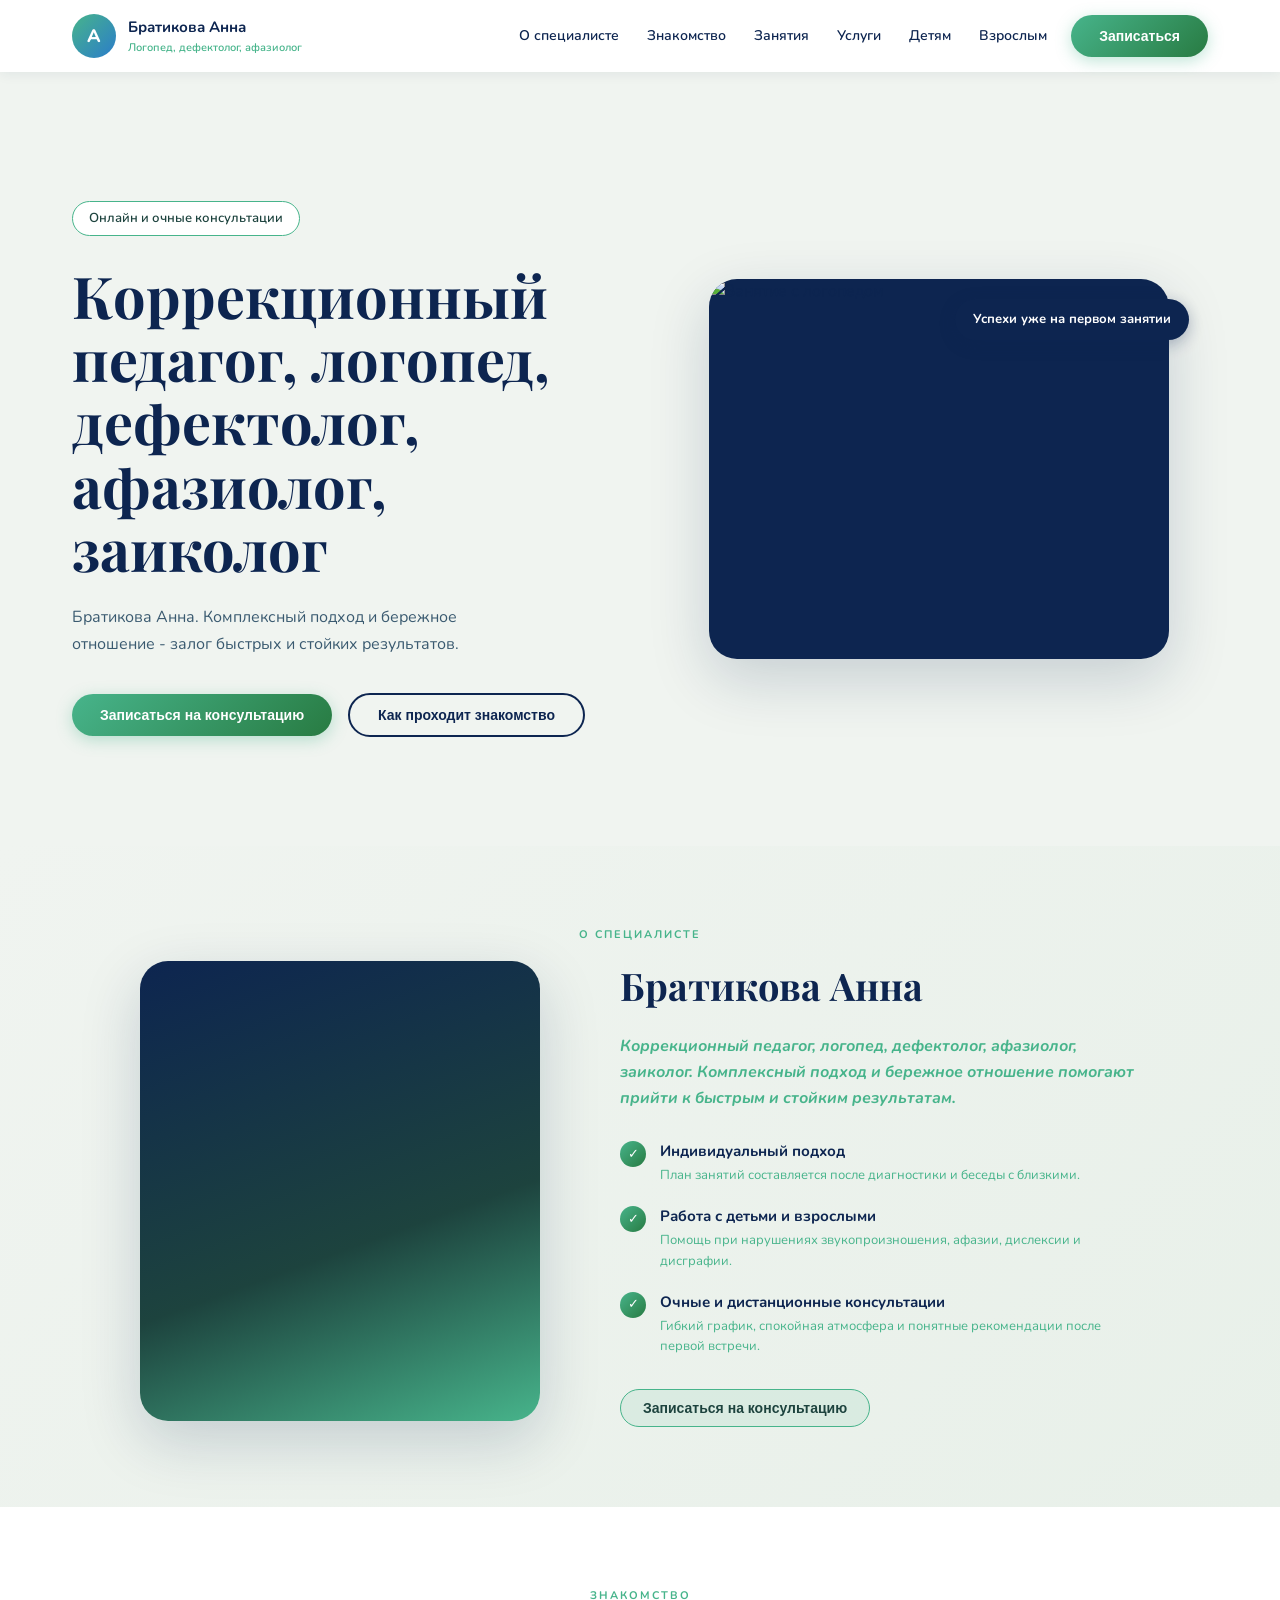
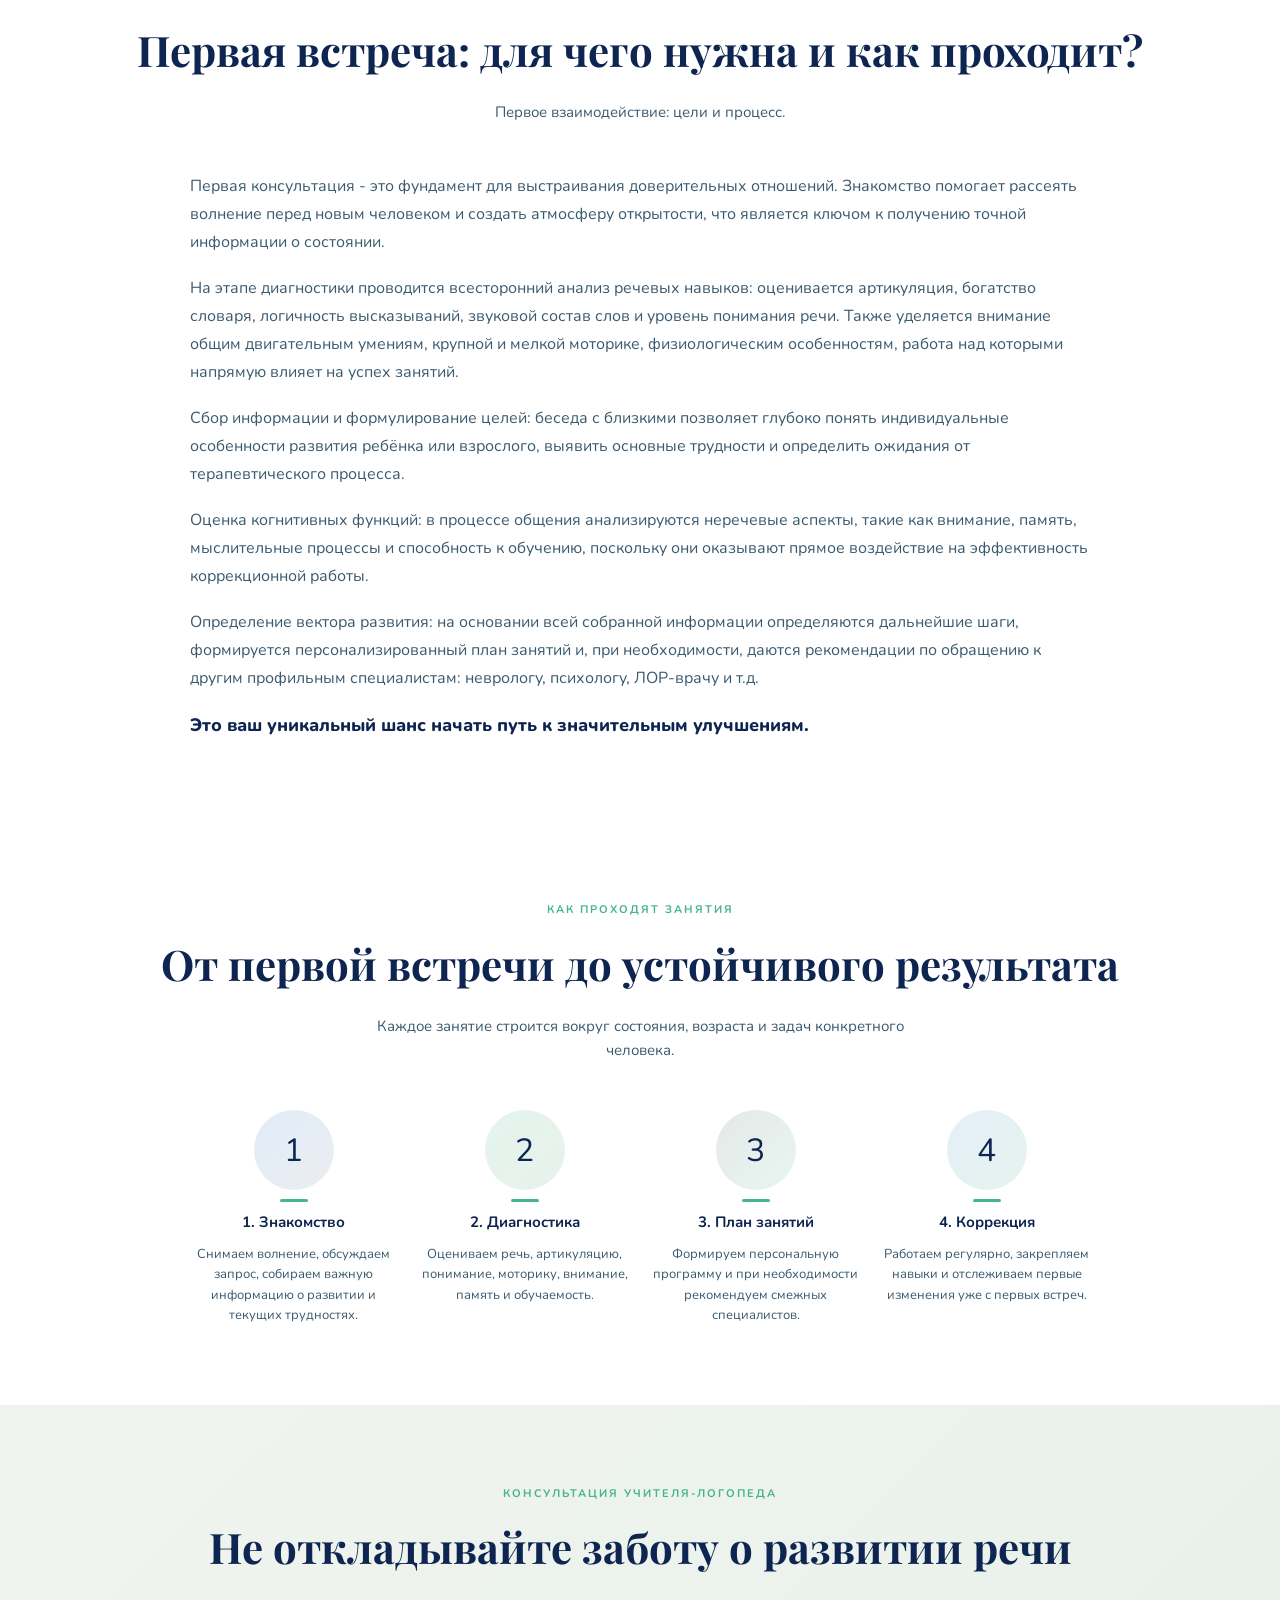
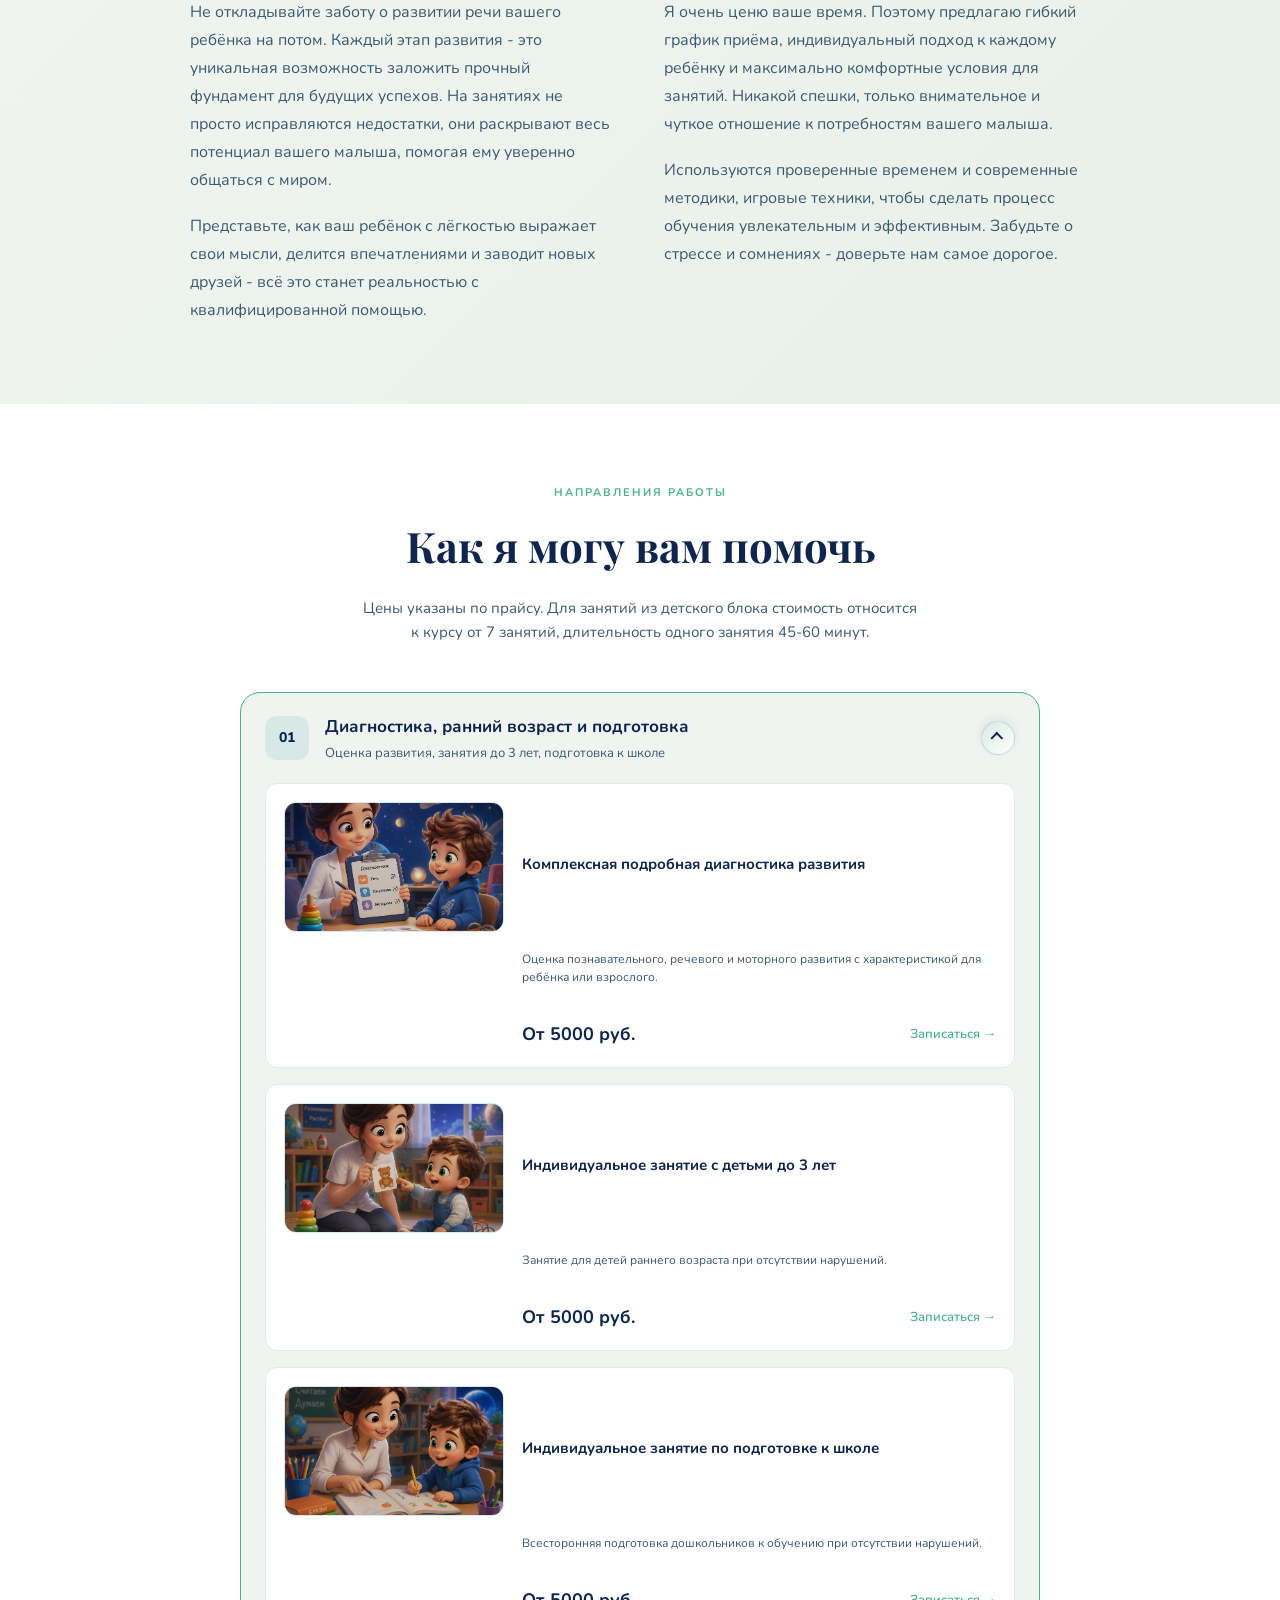
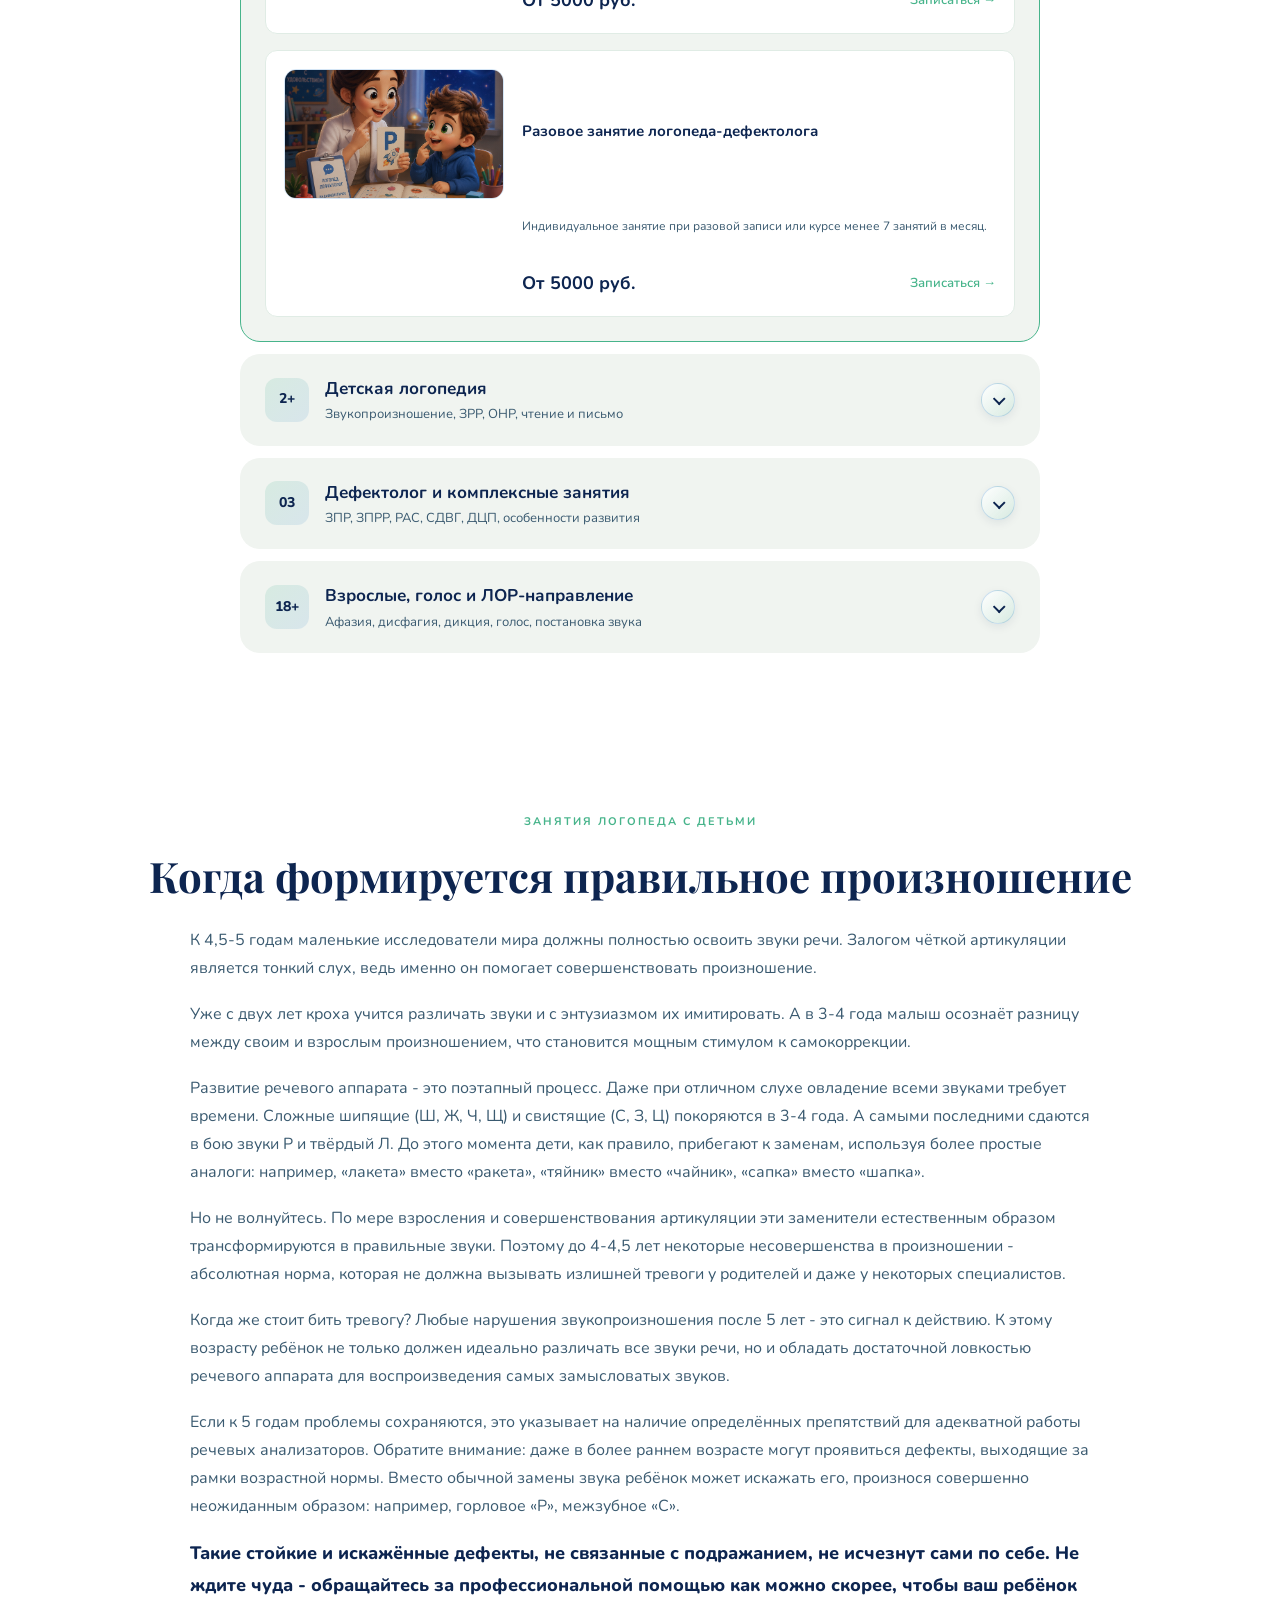
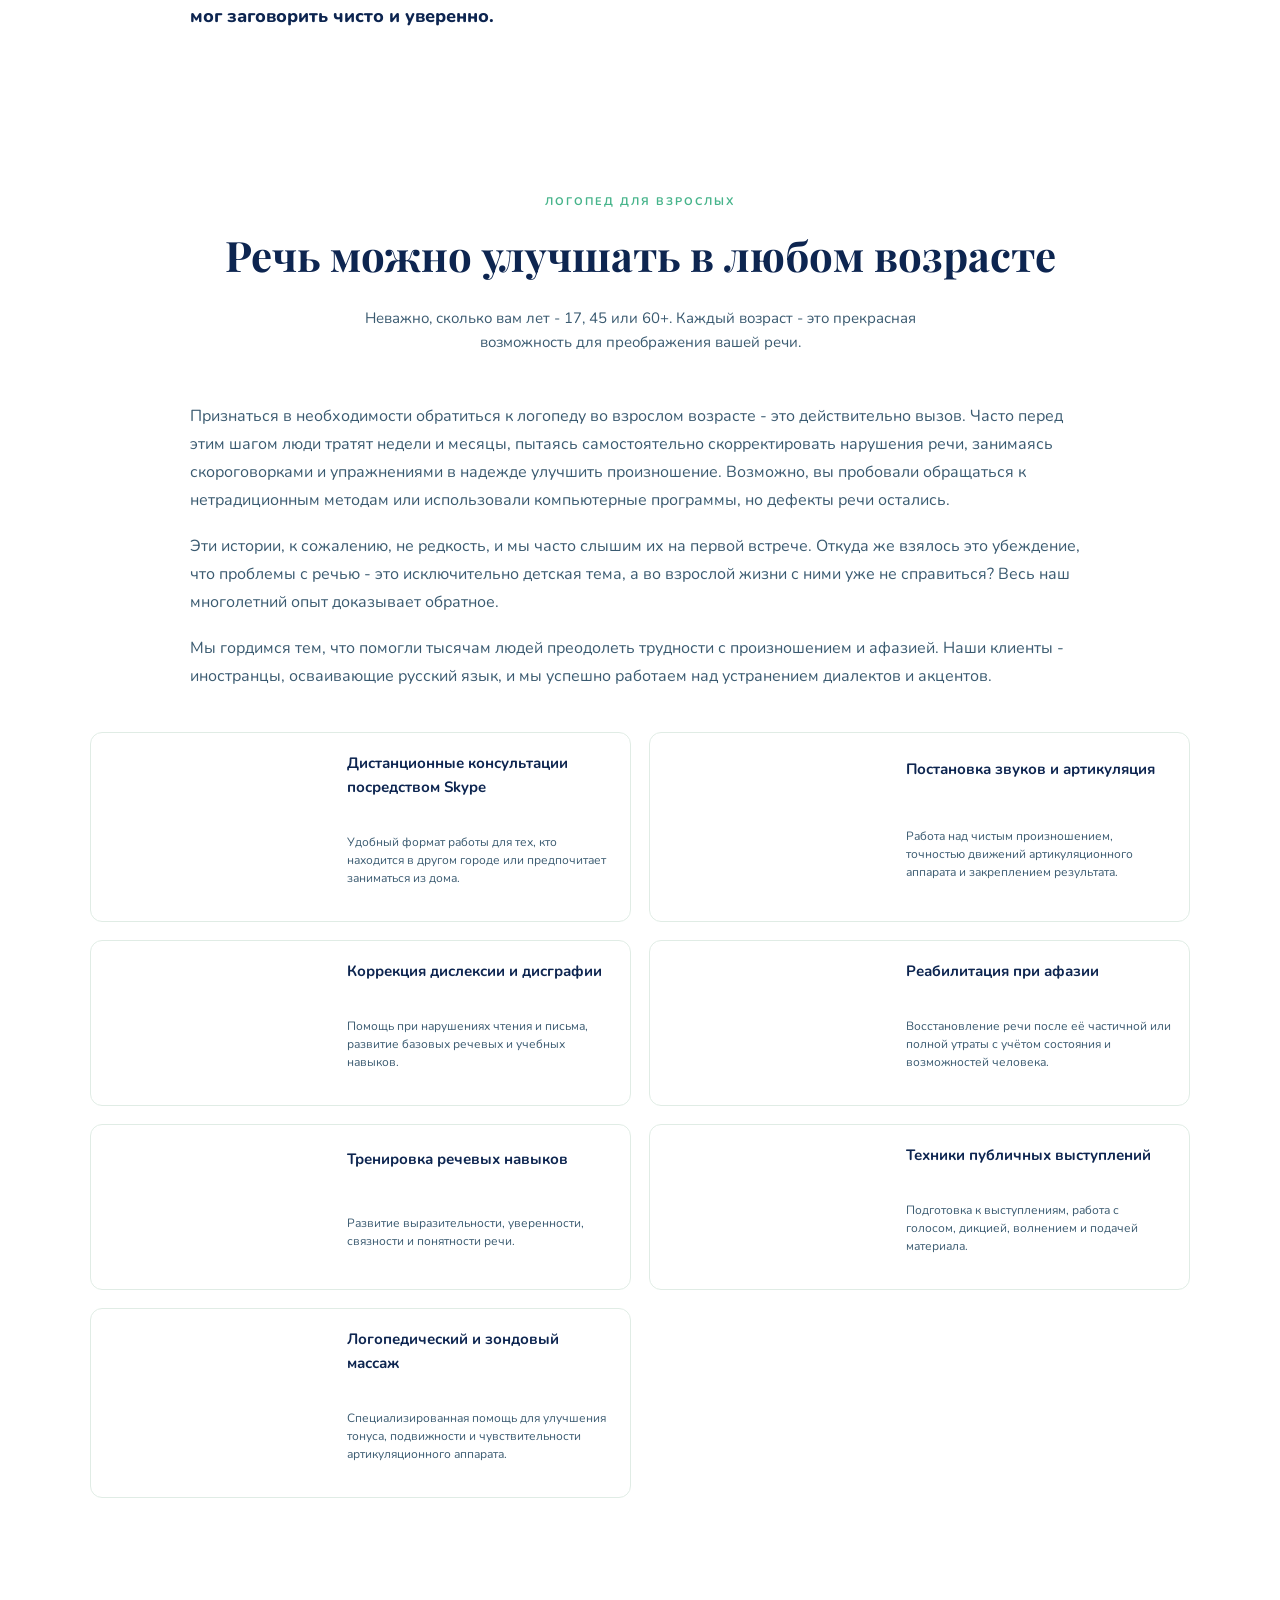
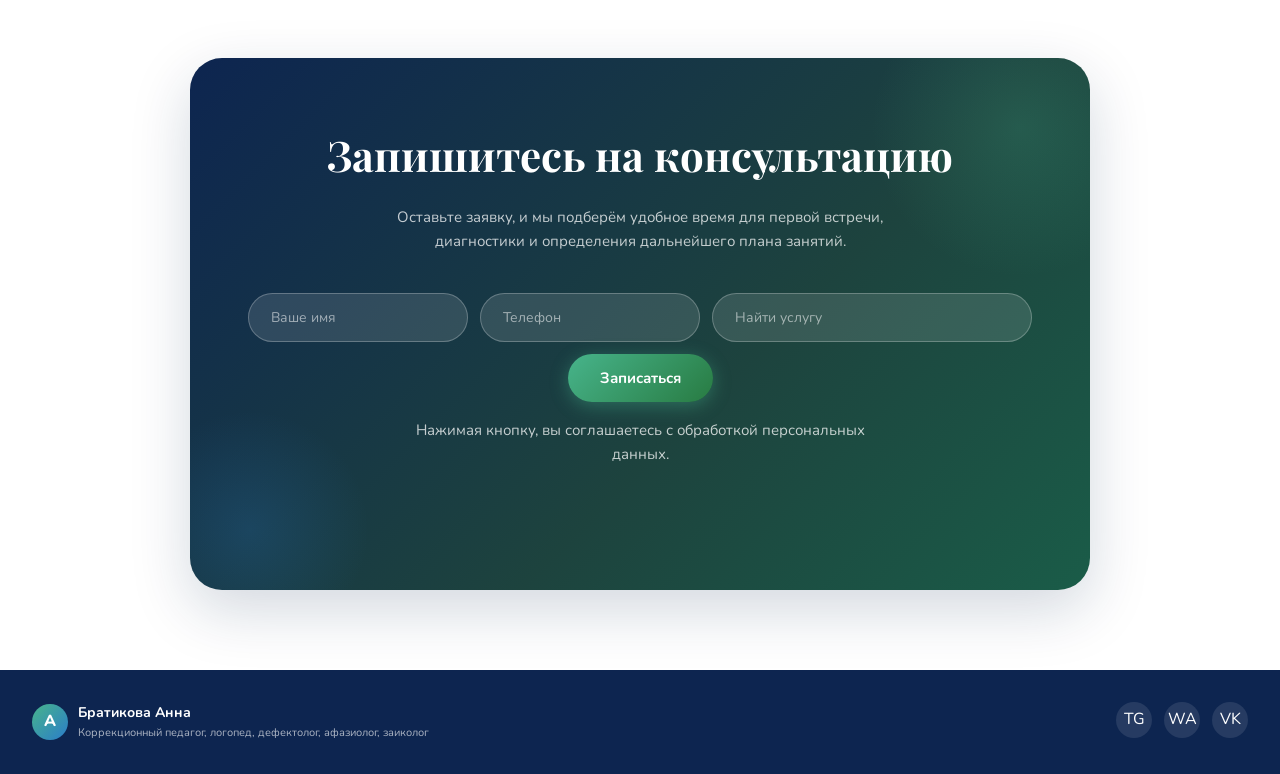
==== commit 2ccbaf81: "Update site prices and images" ====
--- a/my-site/index.html
+++ b/my-site/index.html
@@ -170,8 +170,8 @@
               <h4>Комплексная подробная диагностика развития</h4>
               <p>Оценка познавательного, речевого и моторного развития с характеристикой для ребёнка или взрослого.</p>
               <div class="price-row">
-                <span class="price">от 3 500 руб.</span>
-                <span class="book-link" onclick="selectService('Комплексная подробная диагностика развития - от 3 500 руб.')">Записаться →</span>
+                <span class="price">От 5000 руб.</span>
+                <span class="book-link" onclick="selectService('Комплексная подробная диагностика развития - От 5000 руб.')">Записаться →</span>
               </div>
             </div>
             <div class="service-card">
@@ -181,8 +181,8 @@
               <h4>Индивидуальное занятие с детьми до 3 лет</h4>
               <p>Занятие для детей раннего возраста при отсутствии нарушений.</p>
               <div class="price-row">
-                <span class="price">3 400 руб.</span>
-                <span class="book-link" onclick="selectService('Индивидуальное занятие с детьми до 3 лет - 3 400 руб.')">Записаться →</span>
+                <span class="price">От 5000 руб.</span>
+                <span class="book-link" onclick="selectService('Индивидуальное занятие с детьми до 3 лет - От 5000 руб.')">Записаться →</span>
               </div>
             </div>
             <div class="service-card">
@@ -192,8 +192,8 @@
               <h4>Индивидуальное занятие по подготовке к школе</h4>
               <p>Всесторонняя подготовка дошкольников к обучению при отсутствии нарушений.</p>
               <div class="price-row">
-                <span class="price">3 400 руб.</span>
-                <span class="book-link" onclick="selectService('Индивидуальное занятие по подготовке к школе - 3 400 руб.')">Записаться →</span>
+                <span class="price">От 5000 руб.</span>
+                <span class="book-link" onclick="selectService('Индивидуальное занятие по подготовке к школе - От 5000 руб.')">Записаться →</span>
               </div>
             </div>
             <div class="service-card">
@@ -203,8 +203,8 @@
               <h4>Разовое занятие логопеда-дефектолога</h4>
               <p>Индивидуальное занятие при разовой записи или курсе менее 7 занятий в месяц.</p>
               <div class="price-row">
-                <span class="price">4 000 руб.</span>
-                <span class="book-link" onclick="selectService('Разовое занятие логопеда-дефектолога - 4 000 руб.')">Записаться →</span>
+                <span class="price">От 5000 руб.</span>
+                <span class="book-link" onclick="selectService('Разовое занятие логопеда-дефектолога - От 5000 руб.')">Записаться →</span>
               </div>
             </div>
           </div>
@@ -229,8 +229,8 @@
               <h4>Логопедическое занятие при мономорфной дислалии</h4>
               <p>Коррекция одного нарушенного звука или одной группы звуков.</p>
               <div class="price-row">
-                <span class="price">3 300 руб.</span>
-                <span class="book-link" onclick="selectService('Логопедическое занятие при мономорфной дислалии - 3 300 руб.')">Записаться →</span>
+                <span class="price">От 5000 руб.</span>
+                <span class="book-link" onclick="selectService('Логопедическое занятие при мономорфной дислалии - От 5000 руб.')">Записаться →</span>
               </div>
             </div>
             <div class="service-card">
@@ -240,8 +240,8 @@
               <h4>Логопедическое занятие при полиморфной дислалии</h4>
               <p>Работа с несколькими нарушенными звуками или группами звуков.</p>
               <div class="price-row">
-                <span class="price">3 300 руб.</span>
-                <span class="book-link" onclick="selectService('Логопедическое занятие при полиморфной дислалии - 3 300 руб.')">Записаться →</span>
+                <span class="price">От 5000 руб.</span>
+                <span class="book-link" onclick="selectService('Логопедическое занятие при полиморфной дислалии - От 5000 руб.')">Записаться →</span>
               </div>
             </div>
             <div class="service-card">
@@ -251,8 +251,8 @@
               <h4>Логопедическое занятие при ФФНР</h4>
               <p>Коррекция фонетико-фонематического недоразвития речи.</p>
               <div class="price-row">
-                <span class="price">3 300 руб.</span>
-                <span class="book-link" onclick="selectService('Логопедическое занятие при ФФНР - 3 300 руб.')">Записаться →</span>
+                <span class="price">От 5000 руб.</span>
+                <span class="book-link" onclick="selectService('Логопедическое занятие при ФФНР - От 5000 руб.')">Записаться →</span>
               </div>
             </div>
             <div class="service-card">
@@ -262,8 +262,8 @@
               <h4>Логопедическое занятие при ринолалии</h4>
               <p>Работа с особенностями голоса, произношения и резонанса.</p>
               <div class="price-row">
-                <span class="price">3 500 руб.</span>
-                <span class="book-link" onclick="selectService('Логопедическое занятие при ринолалии - 3 500 руб.')">Записаться →</span>
+                <span class="price">От 5000 руб.</span>
+                <span class="book-link" onclick="selectService('Логопедическое занятие при ринолалии - От 5000 руб.')">Записаться →</span>
               </div>
             </div>
             <div class="service-card">
@@ -273,8 +273,8 @@
               <h4>Занятие при темповой задержке речи, ЗРР</h4>
               <p>Запуск и развитие речи при задержке речевого развития.</p>
               <div class="price-row">
-                <span class="price">3 500 руб.</span>
-                <span class="book-link" onclick="selectService('Занятие при темповой задержке речи, ЗРР - 3 500 руб.')">Записаться →</span>
+                <span class="price">От 5000 руб.</span>
+                <span class="book-link" onclick="selectService('Занятие при темповой задержке речи, ЗРР - От 5000 руб.')">Записаться →</span>
               </div>
             </div>
             <div class="service-card">
@@ -284,8 +284,8 @@
               <h4>Логопедическое занятие при алалии</h4>
               <p>Системная работа над пониманием, запуском и развитием речи.</p>
               <div class="price-row">
-                <span class="price">3 600 руб.</span>
-                <span class="book-link" onclick="selectService('Логопедическое занятие при алалии - 3 600 руб.')">Записаться →</span>
+                <span class="price">От 5000 руб.</span>
+                <span class="book-link" onclick="selectService('Логопедическое занятие при алалии - От 5000 руб.')">Записаться →</span>
               </div>
             </div>
             <div class="service-card">
@@ -295,8 +295,8 @@
               <h4>Логопедическое занятие при ОНР I уровня</h4>
               <p>Развитие речевой системы при общем недоразвитии речи I уровня.</p>
               <div class="price-row">
-                <span class="price">3 600 руб.</span>
-                <span class="book-link" onclick="selectService('Логопедическое занятие при ОНР I уровня - 3 600 руб.')">Записаться →</span>
+                <span class="price">От 5000 руб.</span>
+                <span class="book-link" onclick="selectService('Логопедическое занятие при ОНР I уровня - От 5000 руб.')">Записаться →</span>
               </div>
             </div>
             <div class="service-card">
@@ -306,8 +306,8 @@
               <h4>Логопедическое занятие при ОНР II уровня</h4>
               <p>Коррекционная работа при общем недоразвитии речи II уровня.</p>
               <div class="price-row">
-                <span class="price">3 500 руб.</span>
-                <span class="book-link" onclick="selectService('Логопедическое занятие при ОНР II уровня - 3 500 руб.')">Записаться →</span>
+                <span class="price">От 5000 руб.</span>
+                <span class="book-link" onclick="selectService('Логопедическое занятие при ОНР II уровня - От 5000 руб.')">Записаться →</span>
               </div>
             </div>
             <div class="service-card">
@@ -317,8 +317,8 @@
               <h4>Логопедическое занятие при ОНР III уровня</h4>
               <p>Развитие связной речи, словаря, грамматики и звукопроизношения.</p>
               <div class="price-row">
-                <span class="price">3 500 руб.</span>
-                <span class="book-link" onclick="selectService('Логопедическое занятие при ОНР III уровня - 3 500 руб.')">Записаться →</span>
+                <span class="price">От 5000 руб.</span>
+                <span class="book-link" onclick="selectService('Логопедическое занятие при ОНР III уровня - От 5000 руб.')">Записаться →</span>
               </div>
             </div>
             <div class="service-card">
@@ -328,8 +328,8 @@
               <h4>Логопедическое занятие при дисграфии, дислексии</h4>
               <p>Коррекция трудностей письма и чтения.</p>
               <div class="price-row">
-                <span class="price">3 600 руб.</span>
-                <span class="book-link" onclick="selectService('Логопедическое занятие при дисграфии, дислексии - 3 600 руб.')">Записаться →</span>
+                <span class="price">От 5000 руб.</span>
+                <span class="book-link" onclick="selectService('Логопедическое занятие при дисграфии, дислексии - От 5000 руб.')">Записаться →</span>
               </div>
             </div>
           </div>
@@ -354,8 +354,8 @@
               <h4>Занятие с дефектологом</h4>
               <p>Развитие познавательных функций, учебных навыков и базовых предпосылок обучения.</p>
               <div class="price-row">
-                <span class="price">3 600 руб.</span>
-                <span class="book-link" onclick="selectService('Занятие с дефектологом - 3 600 руб.')">Записаться →</span>
+                <span class="price">От 5000 руб.</span>
+                <span class="book-link" onclick="selectService('Занятие с дефектологом - От 5000 руб.')">Записаться →</span>
               </div>
             </div>
             <div class="service-card">
@@ -365,8 +365,8 @@
               <h4>Комбинированное занятие при ЗПР</h4>
               <p>Формат логопед + дефектолог для детей с задержкой психического развития.</p>
               <div class="price-row">
-                <span class="price">3 600 руб.</span>
-                <span class="book-link" onclick="selectService('Комбинированное занятие при ЗПР - 3 600 руб.')">Записаться →</span>
+                <span class="price">От 5000 руб.</span>
+                <span class="book-link" onclick="selectService('Комбинированное занятие при ЗПР - От 5000 руб.')">Записаться →</span>
               </div>
             </div>
             <div class="service-card">
@@ -376,8 +376,8 @@
               <h4>Комбинированное занятие при ЗПРР</h4>
               <p>Логопедическая и дефектологическая помощь при задержке психоречевого развития.</p>
               <div class="price-row">
-                <span class="price">3 500 руб.</span>
-                <span class="book-link" onclick="selectService('Комбинированное занятие при ЗПРР - 3 500 руб.')">Записаться →</span>
+                <span class="price">От 5000 руб.</span>
+                <span class="book-link" onclick="selectService('Комбинированное занятие при ЗПРР - От 5000 руб.')">Записаться →</span>
               </div>
             </div>
             <div class="service-card">
@@ -387,8 +387,8 @@
               <h4>Комбинированное занятие при особенностях эмоционально-волевой сферы</h4>
               <p>Поддержка речи, поведения, внимания и включения в занятие.</p>
               <div class="price-row">
-                <span class="price">3 700 руб.</span>
-                <span class="book-link" onclick="selectService('Комбинированное занятие при особенностях эмоционально-волевой сферы - 3 700 руб.')">Записаться →</span>
+                <span class="price">От 5000 руб.</span>
+                <span class="book-link" onclick="selectService('Комбинированное занятие при особенностях эмоционально-волевой сферы - От 5000 руб.')">Записаться →</span>
               </div>
             </div>
             <div class="service-card">
@@ -398,8 +398,8 @@
               <h4>Комбинированное занятие при гиперактивности, СДВГ</h4>
               <p>Коррекционная работа с учётом трудностей внимания и саморегуляции.</p>
               <div class="price-row">
-                <span class="price">3 700 руб.</span>
-                <span class="book-link" onclick="selectService('Комбинированное занятие при гиперактивности, СДВГ - 3 700 руб.')">Записаться →</span>
+                <span class="price">От 5000 руб.</span>
+                <span class="book-link" onclick="selectService('Комбинированное занятие при гиперактивности, СДВГ - От 5000 руб.')">Записаться →</span>
               </div>
             </div>
             <div class="service-card">
@@ -409,8 +409,8 @@
               <h4>Комбинированное занятие при РДА, РАС и аутическом типе развития</h4>
               <p>Помощь при РДА, РАС, аутическом типе развития и атипичном аутизме.</p>
               <div class="price-row">
-                <span class="price">3 700 руб.</span>
-                <span class="book-link" onclick="selectService('Комбинированное занятие при РДА, РАС и аутическом типе развития - 3 700 руб.')">Записаться →</span>
+                <span class="price">От 5000 руб.</span>
+                <span class="book-link" onclick="selectService('Комбинированное занятие при РДА, РАС и аутическом типе развития - От 5000 руб.')">Записаться →</span>
               </div>
             </div>
             <div class="service-card">
@@ -420,8 +420,8 @@
               <h4>Комбинированное занятие при ДЦП, синдроме Дауна, генетических синдромах</h4>
               <p>Индивидуальная коррекционная работа с учётом моторных и когнитивных особенностей.</p>
               <div class="price-row">
-                <span class="price">3 700 руб.</span>
-                <span class="book-link" onclick="selectService('Комбинированное занятие при ДЦП, синдроме Дауна, генетических синдромах - 3 700 руб.')">Записаться →</span>
+                <span class="price">От 5000 руб.</span>
+                <span class="book-link" onclick="selectService('Комбинированное занятие при ДЦП, синдроме Дауна, генетических синдромах - От 5000 руб.')">Записаться →</span>
               </div>
             </div>
             <div class="service-card">
@@ -431,8 +431,8 @@
               <h4>Комбинированное занятие при УО</h4>
               <p>Логопедическая и дефектологическая поддержка при умственной отсталости.</p>
               <div class="price-row">
-                <span class="price">3 700 руб.</span>
-                <span class="book-link" onclick="selectService('Комбинированное занятие при УО - 3 700 руб.')">Записаться →</span>
+                <span class="price">От 5000 руб.</span>
+                <span class="book-link" onclick="selectService('Комбинированное занятие при УО - От 5000 руб.')">Записаться →</span>
               </div>
             </div>
             <div class="service-card">
@@ -442,8 +442,8 @@
               <h4>Логопедический массаж, 30 минут</h4>
               <p>Работа с тонусом, подвижностью и чувствительностью артикуляционного аппарата.</p>
               <div class="price-row">
-                <span class="price">3 000 руб.</span>
-                <span class="book-link" onclick="selectService('Логопедический массаж, 30 минут - 3 000 руб.')">Записаться →</span>
+                <span class="price">От 4500 руб.</span>
+                <span class="book-link" onclick="selectService('Логопедический массаж, 30 минут - От 4500 руб.')">Записаться →</span>
               </div>
             </div>
           </div>
@@ -468,8 +468,8 @@
               <h4>Афазия, дисфагия</h4>
               <p>Занятие длительностью от 40 до 90 минут для взрослых после инсульта или черепно-мозговой травмы.</p>
               <div class="price-row">
-                <span class="price">от 3 000 руб.</span>
-                <span class="book-link" onclick="selectService('Афазия, дисфагия - от 3 000 руб.')">Записаться →</span>
+                <span class="price">От 4500 руб.</span>
+                <span class="book-link" onclick="selectService('Афазия, дисфагия - От 4500 руб.')">Записаться →</span>
               </div>
             </div>
             <div class="service-card">
@@ -479,8 +479,8 @@
               <h4>Постановка голоса, дикция и техника речи</h4>
               <p>Снятие зажимов, логопедический массаж, дыхательная и артикуляционная гимнастика, голосовые упражнения.</p>
               <div class="price-row">
-                <span class="price">3 500 руб.</span>
-                <span class="book-link" onclick="selectService('Постановка голоса, дикция и техника речи - 3 500 руб.')">Записаться →</span>
+                <span class="price">От 5000 руб.</span>
+                <span class="book-link" onclick="selectService('Постановка голоса, дикция и техника речи - От 5000 руб.')">Записаться →</span>
               </div>
             </div>
             <div class="service-card">
@@ -490,8 +490,8 @@
               <h4>При нарушении функции ЛОР-органов</h4>
               <p>Развитие нёбно-глоточного смыкания, коррекция гипотонии, дыхательная гимнастика, артикуляционная гимнастика, голосовые резонаторы.</p>
               <div class="price-row">
-                <span class="price">4 000 руб.</span>
-                <span class="book-link" onclick="selectService('При нарушении функции ЛОР-органов - 4 000 руб.')">Записаться →</span>
+                <span class="price">От 5000 руб.</span>
+                <span class="book-link" onclick="selectService('При нарушении функции ЛОР-органов - От 5000 руб.')">Записаться →</span>
               </div>
             </div>
             <div class="service-card">
@@ -501,8 +501,8 @@
               <h4>Постановка и автоматизация звука</h4>
               <p>Постановка звука и закрепление правильного произношения в речи.</p>
               <div class="price-row">
-                <span class="price">3 000 руб.</span>
-                <span class="book-link" onclick="selectService('Постановка и автоматизация звука - 3 000 руб.')">Записаться →</span>
+                <span class="price">От 4500 руб.</span>
+                <span class="book-link" onclick="selectService('Постановка и автоматизация звука - От 4500 руб.')">Записаться →</span>
               </div>
             </div>
           </div>
@@ -580,33 +580,33 @@
           <input type="text" id="serviceSearch" placeholder="Найти услугу" autocomplete="off" aria-label="Поиск услуги">
           <input type="hidden" id="service" required>
           <div class="service-dropdown" id="serviceDropdown">
-            <button type="button" class="service-option" data-value="Комплексная подробная диагностика развития - от 3 500 руб.">Комплексная подробная диагностика развития <span>от 3 500 руб.</span></button>
-            <button type="button" class="service-option" data-value="Индивидуальное занятие с детьми до 3 лет - 3 400 руб.">Индивидуальное занятие с детьми до 3 лет <span>3 400 руб.</span></button>
-            <button type="button" class="service-option" data-value="Индивидуальное занятие по подготовке к школе - 3 400 руб.">Индивидуальное занятие по подготовке к школе <span>3 400 руб.</span></button>
-            <button type="button" class="service-option" data-value="Разовое занятие логопеда-дефектолога - 4 000 руб.">Разовое занятие логопеда-дефектолога <span>4 000 руб.</span></button>
-            <button type="button" class="service-option" data-value="Логопедическое занятие при мономорфной дислалии - 3 300 руб.">Логопедическое занятие при мономорфной дислалии <span>3 300 руб.</span></button>
-            <button type="button" class="service-option" data-value="Логопедическое занятие при полиморфной дислалии - 3 300 руб.">Логопедическое занятие при полиморфной дислалии <span>3 300 руб.</span></button>
-            <button type="button" class="service-option" data-value="Логопедическое занятие при ФФНР - 3 300 руб.">Логопедическое занятие при ФФНР <span>3 300 руб.</span></button>
-            <button type="button" class="service-option" data-value="Логопедическое занятие при ринолалии - 3 500 руб.">Логопедическое занятие при ринолалии <span>3 500 руб.</span></button>
-            <button type="button" class="service-option" data-value="Занятие при темповой задержке речи, ЗРР - 3 500 руб.">Занятие при темповой задержке речи, ЗРР <span>3 500 руб.</span></button>
-            <button type="button" class="service-option" data-value="Логопедическое занятие при алалии - 3 600 руб.">Логопедическое занятие при алалии <span>3 600 руб.</span></button>
-            <button type="button" class="service-option" data-value="Логопедическое занятие при ОНР I уровня - 3 600 руб.">Логопедическое занятие при ОНР I уровня <span>3 600 руб.</span></button>
-            <button type="button" class="service-option" data-value="Логопедическое занятие при ОНР II уровня - 3 500 руб.">Логопедическое занятие при ОНР II уровня <span>3 500 руб.</span></button>
-            <button type="button" class="service-option" data-value="Логопедическое занятие при ОНР III уровня - 3 500 руб.">Логопедическое занятие при ОНР III уровня <span>3 500 руб.</span></button>
-            <button type="button" class="service-option" data-value="Логопедическое занятие при дисграфии, дислексии - 3 600 руб.">Логопедическое занятие при дисграфии, дислексии <span>3 600 руб.</span></button>
-            <button type="button" class="service-option" data-value="Занятие с дефектологом - 3 600 руб.">Занятие с дефектологом <span>3 600 руб.</span></button>
-            <button type="button" class="service-option" data-value="Комбинированное занятие при ЗПР - 3 600 руб.">Комбинированное занятие при ЗПР <span>3 600 руб.</span></button>
-            <button type="button" class="service-option" data-value="Комбинированное занятие при ЗПРР - 3 500 руб.">Комбинированное занятие при ЗПРР <span>3 500 руб.</span></button>
-            <button type="button" class="service-option" data-value="Комбинированное занятие при особенностях эмоционально-волевой сферы - 3 700 руб.">Комбинированное занятие при особенностях эмоционально-волевой сферы <span>3 700 руб.</span></button>
-            <button type="button" class="service-option" data-value="Комбинированное занятие при гиперактивности, СДВГ - 3 700 руб.">Комбинированное занятие при гиперактивности, СДВГ <span>3 700 руб.</span></button>
-            <button type="button" class="service-option" data-value="Комбинированное занятие при РДА, РАС и аутическом типе развития - 3 700 руб.">Комбинированное занятие при РДА, РАС и аутическом типе развития <span>3 700 руб.</span></button>
-            <button type="button" class="service-option" data-value="Комбинированное занятие при ДЦП, синдроме Дауна, генетических синдромах - 3 700 руб.">Комбинированное занятие при ДЦП, синдроме Дауна, генетических синдромах <span>3 700 руб.</span></button>
-            <button type="button" class="service-option" data-value="Комбинированное занятие при УО - 3 700 руб.">Комбинированное занятие при УО <span>3 700 руб.</span></button>
-            <button type="button" class="service-option" data-value="Логопедический массаж, 30 минут - 3 000 руб.">Логопедический массаж, 30 минут <span>3 000 руб.</span></button>
-            <button type="button" class="service-option" data-value="Афазия, дисфагия - от 3 000 руб.">Афазия, дисфагия <span>от 3 000 руб.</span></button>
-            <button type="button" class="service-option" data-value="Постановка голоса, дикция и техника речи - 3 500 руб.">Постановка голоса, дикция и техника речи <span>3 500 руб.</span></button>
-            <button type="button" class="service-option" data-value="При нарушении функции ЛОР-органов - 4 000 руб.">При нарушении функции ЛОР-органов <span>4 000 руб.</span></button>
-            <button type="button" class="service-option" data-value="Постановка и автоматизация звука - 3 000 руб.">Постановка и автоматизация звука <span>3 000 руб.</span></button>
+            <button type="button" class="service-option" data-value="Комплексная подробная диагностика развития - От 5000 руб.">Комплексная подробная диагностика развития <span>От 5000 руб.</span></button>
+            <button type="button" class="service-option" data-value="Индивидуальное занятие с детьми до 3 лет - От 5000 руб.">Индивидуальное занятие с детьми до 3 лет <span>От 5000 руб.</span></button>
+            <button type="button" class="service-option" data-value="Индивидуальное занятие по подготовке к школе - От 5000 руб.">Индивидуальное занятие по подготовке к школе <span>От 5000 руб.</span></button>
+            <button type="button" class="service-option" data-value="Разовое занятие логопеда-дефектолога - От 5000 руб.">Разовое занятие логопеда-дефектолога <span>От 5000 руб.</span></button>
+            <button type="button" class="service-option" data-value="Логопедическое занятие при мономорфной дислалии - От 5000 руб.">Логопедическое занятие при мономорфной дислалии <span>От 5000 руб.</span></button>
+            <button type="button" class="service-option" data-value="Логопедическое занятие при полиморфной дислалии - От 5000 руб.">Логопедическое занятие при полиморфной дислалии <span>От 5000 руб.</span></button>
+            <button type="button" class="service-option" data-value="Логопедическое занятие при ФФНР - От 5000 руб.">Логопедическое занятие при ФФНР <span>От 5000 руб.</span></button>
+            <button type="button" class="service-option" data-value="Логопедическое занятие при ринолалии - От 5000 руб.">Логопедическое занятие при ринолалии <span>От 5000 руб.</span></button>
+            <button type="button" class="service-option" data-value="Занятие при темповой задержке речи, ЗРР - От 5000 руб.">Занятие при темповой задержке речи, ЗРР <span>От 5000 руб.</span></button>
+            <button type="button" class="service-option" data-value="Логопедическое занятие при алалии - От 5000 руб.">Логопедическое занятие при алалии <span>От 5000 руб.</span></button>
+            <button type="button" class="service-option" data-value="Логопедическое занятие при ОНР I уровня - От 5000 руб.">Логопедическое занятие при ОНР I уровня <span>От 5000 руб.</span></button>
+            <button type="button" class="service-option" data-value="Логопедическое занятие при ОНР II уровня - От 5000 руб.">Логопедическое занятие при ОНР II уровня <span>От 5000 руб.</span></button>
+            <button type="button" class="service-option" data-value="Логопедическое занятие при ОНР III уровня - От 5000 руб.">Логопедическое занятие при ОНР III уровня <span>От 5000 руб.</span></button>
+            <button type="button" class="service-option" data-value="Логопедическое занятие при дисграфии, дислексии - От 5000 руб.">Логопедическое занятие при дисграфии, дислексии <span>От 5000 руб.</span></button>
+            <button type="button" class="service-option" data-value="Занятие с дефектологом - От 5000 руб.">Занятие с дефектологом <span>От 5000 руб.</span></button>
+            <button type="button" class="service-option" data-value="Комбинированное занятие при ЗПР - От 5000 руб.">Комбинированное занятие при ЗПР <span>От 5000 руб.</span></button>
+            <button type="button" class="service-option" data-value="Комбинированное занятие при ЗПРР - От 5000 руб.">Комбинированное занятие при ЗПРР <span>От 5000 руб.</span></button>
+            <button type="button" class="service-option" data-value="Комбинированное занятие при особенностях эмоционально-волевой сферы - От 5000 руб.">Комбинированное занятие при особенностях эмоционально-волевой сферы <span>От 5000 руб.</span></button>
+            <button type="button" class="service-option" data-value="Комбинированное занятие при гиперактивности, СДВГ - От 5000 руб.">Комбинированное занятие при гиперактивности, СДВГ <span>От 5000 руб.</span></button>
+            <button type="button" class="service-option" data-value="Комбинированное занятие при РДА, РАС и аутическом типе развития - От 5000 руб.">Комбинированное занятие при РДА, РАС и аутическом типе развития <span>От 5000 руб.</span></button>
+            <button type="button" class="service-option" data-value="Комбинированное занятие при ДЦП, синдроме Дауна, генетических синдромах - От 5000 руб.">Комбинированное занятие при ДЦП, синдроме Дауна, генетических синдромах <span>От 5000 руб.</span></button>
+            <button type="button" class="service-option" data-value="Комбинированное занятие при УО - От 5000 руб.">Комбинированное занятие при УО <span>От 5000 руб.</span></button>
+            <button type="button" class="service-option" data-value="Логопедический массаж, 30 минут - От 4500 руб.">Логопедический массаж, 30 минут <span>От 4500 руб.</span></button>
+            <button type="button" class="service-option" data-value="Афазия, дисфагия - От 4500 руб.">Афазия, дисфагия <span>От 4500 руб.</span></button>
+            <button type="button" class="service-option" data-value="Постановка голоса, дикция и техника речи - От 5000 руб.">Постановка голоса, дикция и техника речи <span>От 5000 руб.</span></button>
+            <button type="button" class="service-option" data-value="При нарушении функции ЛОР-органов - От 5000 руб.">При нарушении функции ЛОР-органов <span>От 5000 руб.</span></button>
+            <button type="button" class="service-option" data-value="Постановка и автоматизация звука - От 4500 руб.">Постановка и автоматизация звука <span>От 4500 руб.</span></button>
             <div class="service-empty" id="serviceEmpty">Ничего не найдено</div>
           </div>
         </div>
